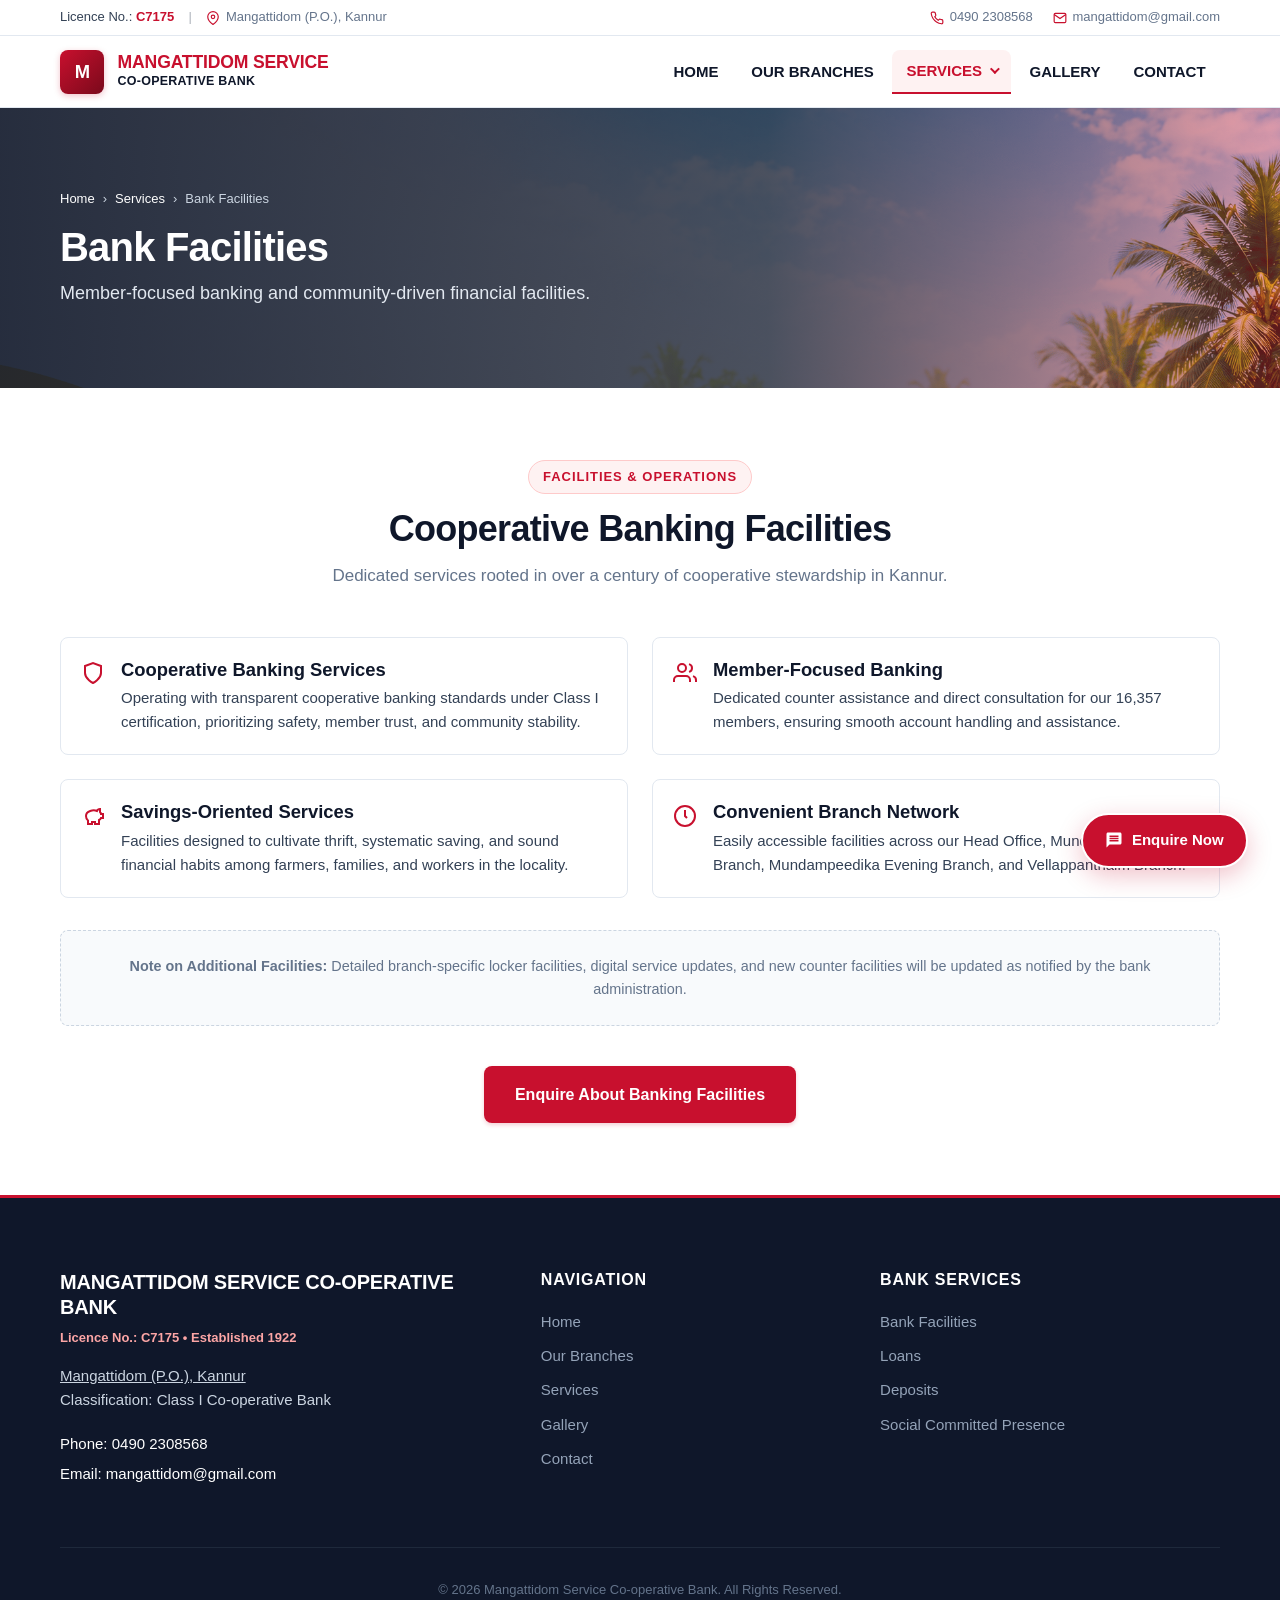
==== bank-facilities.html @ e98a5118 "Update Mangattidom Bank website for Vercel deployment" ====
<!DOCTYPE html>
<html lang="en">
<head>
  <meta charset="UTF-8">
  <meta name="viewport" content="width=device-width, initial-scale=1.0">
  <title>Bank Facilities | Mangattidom Service Co-operative Bank</title>
  <meta name="description" content="Explore general cooperative banking facilities, member-centric services, savings accounts, and community financial assistance at Mangattidom Service Co-operative Bank.">
  <meta name="keywords" content="Mangattidom bank facilities, cooperative banking services Kannur, member-focused banking Kannur, cooperative facilities Kerala">
  <link rel="canonical" href="bank-facilities.html">
  
  <!-- Open Graph -->
  <meta property="og:type" content="website">
  <meta property="og:title" content="Bank Facilities | Mangattidom Service Co-operative Bank">
  <meta property="og:description" content="Member-focused banking facilities and community-driven services at Mangattidom Service Co-operative Bank.">
  <meta property="og:image" content="assets/images/hero-services.png">

  <!-- Favicon -->
  <link rel="icon" type="image/svg+xml" href="assets/icons/favicon.svg">
  <link rel="alternate icon" href="favicon.svg">

  <!-- Stylesheet -->
  <link rel="stylesheet" href="assets/css/style.css">
</head>
<body>

  <!-- TOP BAR -->
  <div class="top-bar">
    <div class="container top-bar-inner">
      <div class="top-bar-item">
        <span>Licence No.: <strong>C7175</strong></span>
        <span style="margin: 0 0.5rem; opacity: 0.4;">|</span>
        <a href="https://maps.app.goo.gl/1b5aCrgdMfnLMhvz5" target="_blank" rel="noopener noreferrer" class="top-bar-link"><svg class="top-bar-icon" viewBox="0 0 24 24" fill="none" stroke="currentColor" stroke-width="2"><path d="M21 10c0 7-9 13-9 13s-9-6-9-13a9 9 0 0 1 18 0z"></path><circle cx="12" cy="10" r="3"></circle></svg>Mangattidom (P.O.), Kannur</a>
      </div>
      <div class="top-bar-links">
        <a href="tel:04902308568" class="top-bar-link">
          <svg class="top-bar-icon" viewBox="0 0 24 24" fill="none" stroke="currentColor" stroke-width="2"><path d="M22 16.92v3a2 2 0 0 1-2.18 2 19.79 19.79 0 0 1-8.63-3.07 19.5 19.5 0 0 1-6-6 19.79 19.79 0 0 1-3.07-8.67A2 2 0 0 1 4.11 2h3a2 2 0 0 1 2 1.72 12.84 12.84 0 0 0 .7 2.81 2 2 0 0 1-.45 2.11L8.09 9.91a16 16 0 0 0 6 6l1.27-1.27a2 2 0 0 1 2.11-.45 12.84 12.84 0 0 0 2.81.7A2 2 0 0 1 22 16.92z"></path></svg>
          0490 2308568
        </a>
        <a href="mailto:mangattidom@gmail.com" class="top-bar-link">
          <svg class="top-bar-icon" viewBox="0 0 24 24" fill="none" stroke="currentColor" stroke-width="2"><path d="M4 4h16c1.1 0 2 .9 2 2v12c0 1.1-.9 2-2 2H4c-1.1 0-2-.9-2-2V6c0-1.1.9-2 2-2z"></path><polyline points="22,6 12,13 2,6"></polyline></svg>
          mangattidom@gmail.com
        </a>
      </div>
    </div>
  </div>

  <!-- SITE HEADER & NAVIGATION -->
  <header class="site-header">
    <div class="container">
      <nav class="navbar" aria-label="Main Navigation">
        <a href="index.html" class="brand" aria-label="Mangattidom Service Co-operative Bank Home">
          <div class="brand-emblem" aria-hidden="true">M</div>
          <div class="brand-text">
            <span class="brand-name">Mangattidom Service</span>
            <span class="brand-sub">Co-operative Bank</span>
          </div>
        </a>

        <button class="nav-toggle" aria-label="Toggle navigation menu" aria-expanded="false">
          <span class="nav-toggle-icon">
            <span></span>
            <span></span>
            <span></span>
          </span>
        </button>

        <div class="nav-menu">
          <a href="index.html" class="nav-link">HOME</a>
          <a href="branches.html" class="nav-link">OUR BRANCHES</a>
          
          <div class="nav-dropdown">
            <button class="nav-link dropdown-toggle active" aria-haspopup="true" aria-expanded="false">
              SERVICES <span class="dropdown-caret" aria-hidden="true"></span>
            </button>
            <div class="dropdown-menu" role="menu">
              <a href="bank-facilities.html" class="dropdown-item active" role="menuitem">Bank Facilities</a>
              <a href="loans.html" class="dropdown-item" role="menuitem">Loans</a>
              <a href="deposits.html" class="dropdown-item" role="menuitem">Deposits</a>
              <a href="social-committed-presence.html" class="dropdown-item" role="menuitem">Social Committed Presence</a>
            </div>
          </div>

          <a href="gallery.html" class="nav-link">GALLERY</a>
          <a href="contact.html" class="nav-link">CONTACT</a>
        </div>
      </nav>
    </div>
  </header>

  <!-- STICKY ENQUIRY BUTTON -->
  <div class="sticky-enquiry">
    <a href="contact.html" class="sticky-enquiry-btn" aria-label="Open bank enquiry page">
      <svg class="sticky-enquiry-icon" viewBox="0 0 24 24"><path d="M20 2H4c-1.1 0-1.99.9-1.99 2L2 22l4-4h14c1.1 0 2-.9 2-2V4c0-1.1-.9-2-2-2zm-2 12H6v-2h12v2zm0-3H6V9h12v2zm0-3H6V6h12v2z"/></svg>
      <span>Enquire Now</span>
    </a>
  </div>

  <main id="main-content">
    <!-- PAGE HERO -->
    <section class="page-hero">
      <img src="assets/images/hero-services.png" alt="Bank facilities hero" class="page-hero-img">
      <div class="page-hero-overlay"></div>
      <div class="container">
        <div class="page-hero-content">
          <div class="breadcrumbs">
            <a href="index.html">Home</a>
            <span>&rsaquo;</span>
            <a href="services.html">Services</a>
            <span>&rsaquo;</span>
            <span>Bank Facilities</span>
          </div>
          <h1 class="page-hero-title">Bank Facilities</h1>
          <p class="page-hero-sub">Member-focused banking and community-driven financial facilities.</p>
        </div>
      </div>
    </section>

    <!-- CONTENT SECTION -->
    <section class="section section-white">
      <div class="container">
        <div class="section-header">
          <span class="section-tag">Facilities & Operations</span>
          <h2 class="section-title">Cooperative Banking Facilities</h2>
          <p class="section-subtitle">Dedicated services rooted in over a century of cooperative stewardship in Kannur.</p>
        </div>

        <div class="feature-list">
          <div class="feature-item">
            <svg class="feature-item-icon" viewBox="0 0 24 24" fill="none" stroke="currentColor" stroke-width="2"><path d="M12 22s8-4 8-10V5l-8-3-8 3v7c0 6 8 10 8 10z"/></svg>
            <div>
              <h3 style="font-size: 1.15rem; margin-bottom: 0.35rem;">Cooperative Banking Services</h3>
              <p style="font-size: 0.9375rem; color: var(--text-body);">
                Operating with transparent cooperative banking standards under Class I certification, prioritizing safety, member trust, and community stability.
              </p>
            </div>
          </div>

          <div class="feature-item">
            <svg class="feature-item-icon" viewBox="0 0 24 24" fill="none" stroke="currentColor" stroke-width="2"><path d="M17 21v-2a4 4 0 0 0-4-4H5a4 4 0 0 0-4 4v2"></path><circle cx="9" cy="7" r="4"></circle><path d="M23 21v-2a4 4 0 0 0-3-3.87"></path><path d="M16 3.13a4 4 0 0 1 0 7.75"></path></svg>
            <div>
              <h3 style="font-size: 1.15rem; margin-bottom: 0.35rem;">Member-Focused Banking</h3>
              <p style="font-size: 0.9375rem; color: var(--text-body);">
                Dedicated counter assistance and direct consultation for our 16,357 members, ensuring smooth account handling and assistance.
              </p>
            </div>
          </div>

          <div class="feature-item">
            <svg class="feature-item-icon" viewBox="0 0 24 24" fill="none" stroke="currentColor" stroke-width="2"><path d="M19 5c-1.5 0-2.8 1.4-3 2-3.5-1.5-11-.3-11 5 0 1.8 0 3 2 4.5V20h4v-2h3v2h4v-4c1-.5 1.7-1 2-2h2v-4h-2c0-1-.5-1.5-1-2V5z"/></svg>
            <div>
              <h3 style="font-size: 1.15rem; margin-bottom: 0.35rem;">Savings-Oriented Services</h3>
              <p style="font-size: 0.9375rem; color: var(--text-body);">
                Facilities designed to cultivate thrift, systematic saving, and sound financial habits among farmers, families, and workers in the locality.
              </p>
            </div>
          </div>

          <div class="feature-item">
            <svg class="feature-item-icon" viewBox="0 0 24 24" fill="none" stroke="currentColor" stroke-width="2"><circle cx="12" cy="12" r="10"/><polyline points="12 6 12 12 14 14"/></svg>
            <div>
              <h3 style="font-size: 1.15rem; margin-bottom: 0.35rem;">Convenient Branch Network</h3>
              <p style="font-size: 0.9375rem; color: var(--text-body);">
                Easily accessible facilities across our Head Office, Mundampeedika Branch, Mundampeedika Evening Branch, and Vellappanthalm Branch.
              </p>
            </div>
          </div>
        </div>

        <!-- Future Official Information Placeholder -->
        <div class="placeholder-card">
          <p>
            <strong>Note on Additional Facilities:</strong> Detailed branch-specific locker facilities, digital service updates, and new counter facilities will be updated as notified by the bank administration.
          </p>
        </div>

        <div style="text-align: center; margin-top: 2.5rem;">
          <a href="contact.html" class="btn btn-primary btn-lg">Enquire About Banking Facilities</a>
        </div>
      </div>
    </section>
  </main>

  <!-- FOOTER -->
  <footer class="site-footer">
    <div class="container">
      <div class="footer-grid">
        <div class="footer-brand">
          <h3>Mangattidom Service Co-operative Bank</h3>
          <div class="footer-licence">Licence No.: C7175 &bull; Established 1922</div>
          <p class="footer-address">
            <a href="https://maps.app.goo.gl/1b5aCrgdMfnLMhvz5" target="_blank" rel="noopener noreferrer" style="color: #cbd5e1; text-decoration: underline;">Mangattidom (P.O.), Kannur</a><br>
            Classification: Class I Co-operative Bank
          </p>
          <a href="tel:04902308568" class="footer-contact-link">Phone: 0490 2308568</a>
          <a href="mailto:mangattidom@gmail.com" class="footer-contact-link">Email: mangattidom@gmail.com</a>
        </div>

        <div>
          <h4 class="footer-heading">Navigation</h4>
          <ul class="footer-nav">
            <li><a href="index.html">Home</a></li>
            <li><a href="branches.html">Our Branches</a></li>
            <li><a href="services.html">Services</a></li>
            <li><a href="gallery.html">Gallery</a></li>
            <li><a href="contact.html">Contact</a></li>
          </ul>
        </div>

        <div>
          <h4 class="footer-heading">Bank Services</h4>
          <ul class="footer-nav">
            <li><a href="bank-facilities.html">Bank Facilities</a></li>
            <li><a href="loans.html">Loans</a></li>
            <li><a href="deposits.html">Deposits</a></li>
            <li><a href="social-committed-presence.html">Social Committed Presence</a></li>
          </ul>
        </div>
      </div>

      <div class="footer-bottom">
        <p>&copy; 2026 Mangattidom Service Co-operative Bank. All Rights Reserved.</p>
      </div>
    </div>
  </footer>

  <script src="assets/js/script.js"></script>
</body>
</html>
---- assets/css/style.css ----
/* ==========================================================================
   MANGATTIDOM SERVICE CO-OPERATIVE BANK - MAIN STYLESHEET
   Brand Palette: Institutional Red (#c8102e), Pure White, Slate Charcoal
   ========================================================================== */

:root {
  --primary-red: #c8102e;
  --primary-red-hover: #a50d24;
  --primary-red-dark: #7a091b;
  --primary-red-light: #fef2f2;
  --primary-red-subtle: #fde8e8;
  --accent-gold: #b45309;
  
  --bg-white: #ffffff;
  --bg-light: #f8fafc;
  --bg-alt: #f1f5f9;
  
  --text-dark: #0f172a;
  --text-body: #334155;
  --text-muted: #64748b;
  --text-light: #94a3b8;
  
  --border-light: #e2e8f0;
  --border-subtle: #cbd5e1;
  --border-red: #fecaca;
  
  --font-main: 'Inter', -apple-system, BlinkMacSystemFont, 'Segoe UI', Roboto, Helvetica, Arial, sans-serif;
  
  --shadow-sm: 0 1px 2px 0 rgba(0, 0, 0, 0.05);
  --shadow-md: 0 4px 6px -1px rgba(0, 0, 0, 0.07), 0 2px 4px -2px rgba(0, 0, 0, 0.05);
  --shadow-lg: 0 10px 15px -3px rgba(0, 0, 0, 0.08), 0 4px 6px -4px rgba(0, 0, 0, 0.04);
  --shadow-sticky: 0 8px 25px rgba(200, 16, 46, 0.25);
  
  --radius-sm: 4px;
  --radius-md: 8px;
  --radius-lg: 12px;
  --radius-full: 9999px;
  
  --container-max: 1200px;
  --transition: all 0.25s ease-in-out;
}

/* --------------------------------------------------------------------------
   RESET & BASE STYLES
   -------------------------------------------------------------------------- */
*, *::before, *::after {
  box-sizing: border-box;
  margin: 0;
  padding: 0;
}

html {
  font-family: var(--font-main);
  font-size: 16px;
  line-height: 1.6;
  color: var(--text-body);
  background-color: var(--bg-white);
  scroll-behavior: smooth;
  -webkit-text-size-adjust: 100%;
}

body {
  min-height: 100vh;
  display: flex;
  flex-direction: column;
  overflow-x: hidden;
}

img {
  max-width: 100%;
  height: auto;
  display: block;
}

a {
  color: var(--primary-red);
  text-decoration: none;
  transition: var(--transition);
}

a:hover, a:focus-visible {
  color: var(--primary-red-hover);
}

h1, h2, h3, h4, h5, h6 {
  color: var(--text-dark);
  font-weight: 700;
  line-height: 1.25;
}

p {
  margin-bottom: 1rem;
}

p:last-child {
  margin-bottom: 0;
}

ul, ol {
  list-style: none;
}

button, input, select, textarea {
  font: inherit;
}

:focus-visible {
  outline: 2px solid var(--primary-red);
  outline-offset: 2px;
}

/* --------------------------------------------------------------------------
   LAYOUT UTILITIES
   -------------------------------------------------------------------------- */
.container {
  width: 100%;
  max-width: var(--container-max);
  margin-left: auto;
  margin-right: auto;
  padding-left: 1.25rem;
  padding-right: 1.25rem;
}

.section {
  padding: 4.5rem 0;
}

.section-alt {
  background-color: var(--bg-light);
}

.section-white {
  background-color: var(--bg-white);
}

.section-header {
  text-align: center;
  max-width: 720px;
  margin: 0 auto 3rem auto;
}

.section-tag {
  display: inline-block;
  font-size: 0.8125rem;
  font-weight: 700;
  text-transform: uppercase;
  letter-spacing: 0.075em;
  color: var(--primary-red);
  background-color: var(--primary-red-light);
  padding: 0.35rem 0.85rem;
  border-radius: var(--radius-full);
  margin-bottom: 0.75rem;
  border: 1px solid var(--border-red);
}

.section-title {
  font-size: 2.25rem;
  letter-spacing: -0.02em;
  margin-bottom: 0.75rem;
}

.section-subtitle {
  font-size: 1.0625rem;
  color: var(--text-muted);
  line-height: 1.5;
}

/* --------------------------------------------------------------------------
   BUTTONS
   -------------------------------------------------------------------------- */
.btn {
  display: inline-flex;
  align-items: center;
  justify-content: center;
  gap: 0.5rem;
  font-weight: 600;
  font-size: 0.9375rem;
  padding: 0.75rem 1.5rem;
  border-radius: var(--radius-md);
  border: 1px solid transparent;
  cursor: pointer;
  transition: var(--transition);
  text-align: center;
  white-space: nowrap;
}

.btn-primary {
  background-color: var(--primary-red);
  color: #ffffff !important;
  box-shadow: 0 2px 4px rgba(200, 16, 46, 0.2);
}

.btn-primary:hover, .btn-primary:focus-visible {
  background-color: var(--primary-red-hover);
  box-shadow: 0 4px 10px rgba(200, 16, 46, 0.35);
  transform: translateY(-1px);
}

.btn-secondary {
  background-color: #ffffff;
  color: var(--primary-red) !important;
  border-color: var(--primary-red);
}

.btn-secondary:hover, .btn-secondary:focus-visible {
  background-color: var(--primary-red-light);
  border-color: var(--primary-red-hover);
  transform: translateY(-1px);
}

.btn-light {
  background-color: #ffffff;
  color: var(--text-dark) !important;
  border-color: var(--border-light);
}

.btn-light:hover {
  background-color: var(--bg-light);
  border-color: var(--border-subtle);
}

.btn-sm {
  font-size: 0.8125rem;
  padding: 0.45rem 0.9rem;
}

.btn-lg {
  font-size: 1rem;
  padding: 0.9rem 1.85rem;
}

/* --------------------------------------------------------------------------
   TOP BAR
   -------------------------------------------------------------------------- */
.top-bar {
  background-color: #ffffff;
  border-bottom: 1px solid var(--border-light);
  font-size: 0.8125rem;
  color: var(--text-muted);
  padding: 0.45rem 0;
}

.top-bar-inner {
  display: flex;
  justify-content: space-between;
  align-items: center;
  flex-wrap: wrap;
  gap: 0.75rem;
}

.top-bar-item {
  display: inline-flex;
  align-items: center;
  gap: 0.4rem;
  color: var(--text-body);
}

.top-bar-item strong {
  color: var(--primary-red);
  font-weight: 600;
}

.top-bar-links {
  display: flex;
  align-items: center;
  gap: 1.25rem;
  flex-wrap: wrap;
}

.top-bar-link {
  color: var(--text-muted);
  display: inline-flex;
  align-items: center;
  gap: 0.35rem;
}

.top-bar-link:hover {
  color: var(--primary-red);
}

.top-bar-icon {
  width: 14px;
  height: 14px;
  color: var(--primary-red);
  display: inline-block;
  vertical-align: middle;
}

/* --------------------------------------------------------------------------
   MAIN NAVIGATION
   -------------------------------------------------------------------------- */
.site-header {
  background-color: #ffffff;
  box-shadow: var(--shadow-sm);
  position: sticky;
  top: 0;
  z-index: 1000;
  border-bottom: 1px solid var(--border-light);
}

.navbar {
  display: flex;
  align-items: center;
  justify-content: space-between;
  padding: 0.85rem 0;
  position: relative;
}

.brand {
  display: flex;
  align-items: center;
  gap: 0.85rem;
  text-decoration: none;
}

.brand-emblem {
  width: 44px;
  height: 44px;
  background: linear-gradient(135deg, var(--primary-red), var(--primary-red-dark));
  border-radius: var(--radius-md);
  display: flex;
  align-items: center;
  justify-content: center;
  color: #ffffff;
  font-weight: 800;
  font-size: 1.15rem;
  letter-spacing: -0.05em;
  box-shadow: 0 2px 6px rgba(200, 16, 46, 0.25);
  flex-shrink: 0;
}

.brand-text {
  display: flex;
  flex-direction: column;
}

.brand-name {
  font-size: 1.1rem;
  font-weight: 800;
  color: var(--primary-red);
  line-height: 1.15;
  letter-spacing: -0.01em;
  text-transform: uppercase;
}

.brand-sub {
  font-size: 0.78rem;
  font-weight: 600;
  color: var(--text-dark);
  letter-spacing: 0.02em;
  text-transform: uppercase;
}

.nav-menu {
  display: flex;
  align-items: center;
  gap: 0.25rem;
}

.nav-link {
  font-size: 0.9375rem;
  font-weight: 600;
  color: var(--text-dark);
  padding: 0.55rem 0.9rem;
  border-radius: var(--radius-md);
  transition: var(--transition);
  display: inline-flex;
  align-items: center;
  gap: 0.35rem;
}

.nav-link:hover, .nav-link:focus-visible {
  color: var(--primary-red);
  background-color: var(--primary-red-light);
}

.nav-link.active {
  color: var(--primary-red);
  background-color: var(--primary-red-light);
  border-bottom: 2px solid var(--primary-red);
  border-radius: var(--radius-md) var(--radius-md) 0 0;
}

/* Services Dropdown */
.nav-dropdown {
  position: relative;
}

.dropdown-toggle {
  cursor: pointer;
  background: transparent;
  border: none;
}

.dropdown-caret {
  display: inline-block;
  width: 7px;
  height: 7px;
  border-right: 2px solid currentColor;
  border-bottom: 2px solid currentColor;
  transform: rotate(45deg) translateY(-2px);
  transition: transform 0.2s ease;
  margin-left: 2px;
}

.dropdown-menu {
  position: absolute;
  top: 100%;
  left: 0;
  min-width: 260px;
  background-color: #ffffff;
  border: 1px solid var(--border-light);
  border-radius: var(--radius-md);
  box-shadow: var(--shadow-lg);
  padding: 0.5rem 0;
  opacity: 0;
  visibility: hidden;
  transform: translateY(10px);
  transition: all 0.2s ease-in-out;
  z-index: 1050;
}

.nav-dropdown:hover .dropdown-menu,
.nav-dropdown:focus-within .dropdown-menu,
.nav-dropdown.is-open .dropdown-menu {
  opacity: 1;
  visibility: visible;
  transform: translateY(0);
}

.dropdown-item {
  display: block;
  padding: 0.65rem 1.25rem;
  font-size: 0.9rem;
  font-weight: 500;
  color: var(--text-dark);
  transition: var(--transition);
}

.dropdown-item:hover, .dropdown-item:focus-visible {
  background-color: var(--primary-red-light);
  color: var(--primary-red);
  padding-left: 1.45rem;
}

.dropdown-item.active {
  color: var(--primary-red);
  font-weight: 700;
  background-color: var(--primary-red-light);
}

/* Mobile Toggle */
.nav-toggle {
  display: none;
  background: transparent;
  border: 1px solid var(--border-light);
  border-radius: var(--radius-md);
  padding: 0.5rem 0.65rem;
  cursor: pointer;
  color: var(--text-dark);
}

.nav-toggle-icon {
  width: 22px;
  height: 16px;
  display: flex;
  flex-direction: column;
  justify-content: space-between;
}

.nav-toggle-icon span {
  display: block;
  height: 2px;
  width: 100%;
  background-color: var(--text-dark);
  border-radius: 2px;
  transition: var(--transition);
}

/* --------------------------------------------------------------------------
   STICKY ENQUIRY BUTTON
   -------------------------------------------------------------------------- */
.sticky-enquiry {
  position: fixed;
  bottom: 2rem;
  right: 2rem;
  z-index: 990;
  display: flex;
  flex-direction: column;
  align-items: flex-end;
  gap: 0.5rem;
}

.sticky-enquiry-btn {
  display: inline-flex;
  align-items: center;
  gap: 0.55rem;
  background-color: var(--primary-red);
  color: #ffffff !important;
  font-weight: 700;
  font-size: 0.9375rem;
  padding: 0.85rem 1.4rem;
  border-radius: var(--radius-full);
  box-shadow: var(--shadow-sticky);
  border: 2px solid #ffffff;
  transition: var(--transition);
}

.sticky-enquiry-btn:hover, .sticky-enquiry-btn:focus-visible {
  background-color: var(--primary-red-hover);
  transform: translateY(-2px);
  box-shadow: 0 12px 30px rgba(200, 16, 46, 0.4);
}

.sticky-enquiry-icon {
  width: 18px;
  height: 18px;
  fill: currentColor;
}

/* --------------------------------------------------------------------------
   HOMEPAGE HERO SECTION (LEFT-TO-RIGHT FADING GRADIENT OVERLAY)
   -------------------------------------------------------------------------- */
.hero {
  position: relative;
  min-height: 560px;
  display: flex;
  align-items: center;
  overflow: hidden;
  background-color: #0f172a;
}

.hero-media {
  position: absolute;
  inset: 0;
  width: 100%;
  height: 100%;
}

.hero-img {
  width: 100%;
  height: 100%;
  object-fit: cover;
  object-position: center center;
}

/* Linear-gradient overlay: Slightly increased opacity on left, gradually dissolves before center, right side clear */
.hero-media::after {
  content: "";
  position: absolute;
  inset: 0;
  width: 100%;
  height: 100%;
  background: linear-gradient(
    to right,
    rgba(0, 0, 0, 0.62) 0%,
    rgba(0, 0, 0, 0.48) 18%,
    rgba(0, 0, 0, 0.25) 35%,
    rgba(0, 0, 0, 0.06) 48%,
    rgba(0, 0, 0, 0.00) 58%,
    rgba(0, 0, 0, 0) 100%
  );
  pointer-events: none;
}

/* Hero text content sits naturally on the left over the subtle shade (no card/box/panel) */
.hero-content {
  position: relative;
  z-index: 2;
  padding: 3.5rem 0;
  max-width: 660px;
  background: none;
}

.hero-bank-badge {
  display: inline-block;
  font-size: 0.8125rem;
  font-weight: 700;
  letter-spacing: 0.08em;
  text-transform: uppercase;
  color: #ffffff;
  background-color: var(--primary-red);
  padding: 0.4rem 0.9rem;
  border-radius: var(--radius-sm);
  margin-bottom: 1.25rem;
  box-shadow: 0 2px 8px rgba(0, 0, 0, 0.3);
}

.hero-title {
  font-size: 3rem;
  font-weight: 800;
  color: #ffffff;
  line-height: 1.15;
  letter-spacing: -0.025em;
  margin-bottom: 1.25rem;
  text-transform: uppercase;
  text-shadow: 0 2px 10px rgba(0, 0, 0, 0.8), 0 1px 3px rgba(0, 0, 0, 0.9);
}

.hero-title span {
  color: #ffffff;
  display: block;
}

.hero-sub {
  font-size: 1.25rem;
  color: #ffffff;
  font-style: italic;
  font-weight: 500;
  line-height: 1.5;
  margin-bottom: 2rem;
  border-left: 4px solid var(--primary-red);
  padding-left: 1.1rem;
  text-shadow: 0 2px 8px rgba(0, 0, 0, 0.85);
}

.hero-actions {
  display: flex;
  gap: 1rem;
  flex-wrap: wrap;
}

/* Inner Page Hero */
.page-hero {
  position: relative;
  background-color: #0f172a;
  min-height: 280px;
  display: flex;
  align-items: center;
  overflow: hidden;
}

.page-hero-img {
  position: absolute;
  inset: 0;
  width: 100%;
  height: 100%;
  object-fit: cover;
  object-position: center 30%;
}

.page-hero-overlay {
  position: absolute;
  inset: 0;
  background: linear-gradient(
    90deg,
    rgba(15, 23, 42, 0.9) 0%,
    rgba(15, 23, 42, 0.75) 60%,
    rgba(200, 16, 46, 0.4) 100%
  );
}

.page-hero-content {
  position: relative;
  z-index: 2;
  padding: 3.5rem 0;
  color: #ffffff;
  max-width: 800px;
}

.breadcrumbs {
  display: flex;
  align-items: center;
  gap: 0.5rem;
  font-size: 0.8125rem;
  margin-bottom: 0.75rem;
  color: #cbd5e1;
}

.breadcrumbs a {
  color: #ffffff;
}

.breadcrumbs a:hover {
  color: #fca5a5;
}

.page-hero-title {
  font-size: 2.5rem;
  font-weight: 800;
  color: #ffffff;
  margin-bottom: 0.5rem;
  letter-spacing: -0.02em;
}

.page-hero-sub {
  font-size: 1.125rem;
  color: #e2e8f0;
  line-height: 1.5;
}

/* --------------------------------------------------------------------------
   HOMEPAGE INTRO (LEGACY)
   -------------------------------------------------------------------------- */
.legacy-grid {
  display: grid;
  grid-template-columns: 1.1fr 0.9fr;
  gap: 3.5rem;
  align-items: center;
}

.legacy-content h2 {
  font-size: 2.25rem;
  margin-bottom: 1.25rem;
  letter-spacing: -0.02em;
}

.legacy-text {
  font-size: 1.0625rem;
  color: var(--text-body);
  line-height: 1.7;
  margin-bottom: 1.25rem;
}

.legacy-feature-card {
  background-color: #ffffff;
  border: 1px solid var(--border-light);
  border-radius: var(--radius-lg);
  padding: 2rem;
  box-shadow: var(--shadow-md);
  border-left: 4px solid var(--primary-red);
}

.timeline-badge-group {
  display: flex;
  gap: 1.25rem;
  margin-bottom: 1.75rem;
}

.timeline-badge {
  flex: 1;
  background: var(--bg-light);
  border: 1px solid var(--border-light);
  padding: 1.25rem 1rem;
  border-radius: var(--radius-md);
  text-align: center;
}

.timeline-year {
  font-size: 1.75rem;
  font-weight: 800;
  color: var(--primary-red);
  display: block;
}

.timeline-label {
  font-size: 0.8125rem;
  font-weight: 600;
  color: var(--text-dark);
  text-transform: uppercase;
}

.legacy-summary-list {
  display: flex;
  flex-direction: column;
  gap: 0.75rem;
}

.legacy-summary-item {
  display: flex;
  align-items: center;
  gap: 0.65rem;
  font-size: 0.9375rem;
  color: var(--text-body);
}

.legacy-summary-bullet {
  width: 8px;
  height: 8px;
  border-radius: var(--radius-full);
  background-color: var(--primary-red);
  flex-shrink: 0;
}

/* --------------------------------------------------------------------------
   KEY STATISTICS SECTION
   -------------------------------------------------------------------------- */
.stats-section {
  background-color: #ffffff;
  border-top: 1px solid var(--border-light);
  border-bottom: 1px solid var(--border-light);
  padding: 3rem 0;
}

.stats-grid {
  display: grid;
  grid-template-columns: repeat(5, 1fr);
  gap: 1.5rem;
}

.stat-item {
  text-align: center;
  position: relative;
  padding: 0.5rem;
}

.stat-item:not(:last-child)::after {
  content: '';
  position: absolute;
  right: -0.75rem;
  top: 15%;
  height: 70%;
  width: 1px;
  background-color: var(--border-light);
}

.stat-number {
  font-size: 2.5rem;
  font-weight: 800;
  color: var(--primary-red);
  line-height: 1.1;
  letter-spacing: -0.03em;
  margin-bottom: 0.35rem;
}

.stat-label {
  font-size: 0.9rem;
  font-weight: 600;
  color: var(--text-dark);
  text-transform: uppercase;
  letter-spacing: 0.04em;
}

/* --------------------------------------------------------------------------
   OUR PURPOSE
   -------------------------------------------------------------------------- */
.purpose-grid {
  display: grid;
  grid-template-columns: repeat(3, 1fr);
  gap: 2rem;
}

.purpose-card {
  background-color: #ffffff;
  border: 1px solid var(--border-light);
  border-radius: var(--radius-lg);
  padding: 2.25rem 2rem;
  box-shadow: var(--shadow-sm);
  transition: var(--transition);
  position: relative;
  border-top: 4px solid var(--primary-red);
}

.purpose-card:hover {
  transform: translateY(-4px);
  box-shadow: var(--shadow-lg);
}

.purpose-icon-wrap {
  width: 52px;
  height: 52px;
  background-color: var(--primary-red-light);
  color: var(--primary-red);
  border-radius: var(--radius-md);
  display: flex;
  align-items: center;
  justify-content: center;
  margin-bottom: 1.25rem;
}

.purpose-icon {
  width: 28px;
  height: 28px;
}

.purpose-card h3 {
  font-size: 1.35rem;
  margin-bottom: 0.75rem;
}

.purpose-card p {
  color: var(--text-body);
  font-size: 0.95rem;
  line-height: 1.6;
}

/* --------------------------------------------------------------------------
   LEADERSHIP & DIRECTORS SECTION
   -------------------------------------------------------------------------- */
.leadership-section {
  background-color: var(--bg-light);
}

.exec-grid {
  display: grid;
  grid-template-columns: repeat(3, 1fr);
  gap: 2rem;
  margin-bottom: 3.5rem;
}

.directors-grid {
  display: grid;
  grid-template-columns: repeat(4, 1fr);
  gap: 1.5rem;
}

/* EXECUTIVE LEADERSHIP CARDS (LARGE SQUARE PHOTO FORMAT) */
.member-card.exec-card {
  background-color: #ffffff;
  border: 1px solid var(--border-light);
  border-top: 4px solid var(--primary-red);
  border-radius: var(--radius-md);
  padding: 1.5rem 1.35rem 1.5rem 1.35rem;
  box-shadow: var(--shadow-sm);
  transition: var(--transition);
  display: flex;
  flex-direction: column;
  align-items: center;
  text-align: center;
}

.member-card.exec-card:hover {
  box-shadow: var(--shadow-md);
  transform: translateY(-4px);
  border-color: var(--border-red);
  border-top-color: var(--primary-red);
}

.exec-card .member-photo-frame {
  width: 100%;
  max-width: 270px;
  aspect-ratio: 1 / 1;
  border-radius: 8px;
  overflow: hidden;
  background-color: var(--bg-alt);
  border: 2px solid var(--border-light);
  box-shadow: 0 4px 14px rgba(0, 0, 0, 0.06);
  margin: 0 auto 1.25rem auto;
  flex-shrink: 0;
  transition: border-color 0.25s ease;
}

.exec-card:hover .member-photo-frame {
  border-color: var(--primary-red);
}

.exec-card .member-photo {
  width: 100%;
  height: 100%;
  object-fit: cover;
  object-position: center 10%;
  transition: transform 0.3s ease;
}

.exec-card:hover .member-photo {
  transform: scale(1.04);
}

.exec-card .member-info {
  padding: 0;
  text-align: center;
  display: flex;
  flex-direction: column;
  align-items: center;
}

.exec-card .member-position {
  display: inline-block;
  font-size: 0.8125rem;
  font-weight: 700;
  text-transform: uppercase;
  letter-spacing: 0.08em;
  color: var(--primary-red);
  margin-bottom: 0.35rem;
}

.exec-card .member-name {
  font-size: 1.3rem;
  font-weight: 700;
  color: var(--text-dark);
  line-height: 1.3;
}

/* DIRECTOR CARDS (LARGE SQUARE PHOTO FORMAT) */
.director-card {
  background-color: #ffffff;
  border: 1px solid var(--border-light);
  border-radius: var(--radius-md);
  padding: 1.2rem 1rem 1.15rem 1rem;
  box-shadow: var(--shadow-sm);
  transition: var(--transition);
  display: flex;
  flex-direction: column;
  align-items: center;
  text-align: center;
}

.director-card:hover {
  box-shadow: var(--shadow-md);
  transform: translateY(-3px);
  border-color: var(--border-red);
}

.director-photo-frame {
  width: 100%;
  aspect-ratio: 1 / 1;
  border-radius: 6px;
  overflow: hidden;
  background-color: var(--bg-alt);
  border: 2px solid var(--border-light);
  box-shadow: 0 4px 10px rgba(0, 0, 0, 0.05);
  margin-bottom: 1rem;
  flex-shrink: 0;
  transition: border-color 0.25s ease;
}

.director-card:hover .director-photo-frame {
  border-color: var(--primary-red);
}

.director-photo {
  width: 100%;
  height: 100%;
  object-fit: cover;
  object-position: center 10%;
  transition: transform 0.3s ease;
}

.director-card:hover .director-photo {
  transform: scale(1.05);
}

.director-info {
  display: flex;
  flex-direction: column;
  align-items: center;
}

.director-position {
  display: inline-block;
  font-size: 0.72rem;
  font-weight: 700;
  text-transform: uppercase;
  letter-spacing: 0.08em;
  color: var(--primary-red);
  margin-bottom: 0.35rem;
}

.director-name {
  font-size: 1.02rem;
  font-weight: 700;
  color: var(--text-dark);
  line-height: 1.3;
}

/* --------------------------------------------------------------------------
   COMMUNITY INITIATIVES & ONAM MARKET
   -------------------------------------------------------------------------- */
.community-themes-grid {
  display: grid;
  grid-template-columns: repeat(3, 1fr);
  gap: 2rem;
  margin-bottom: 3.5rem;
}

.theme-card {
  background-color: #ffffff;
  border: 1px solid var(--border-light);
  border-radius: var(--radius-lg);
  overflow: hidden;
  box-shadow: var(--shadow-sm);
  transition: var(--transition);
  display: flex;
  flex-direction: column;
}

.theme-card:hover {
  transform: translateY(-4px);
  box-shadow: var(--shadow-lg);
}

.theme-img-wrap {
  aspect-ratio: 16 / 10;
  overflow: hidden;
  background-color: var(--bg-alt);
}

.theme-img {
  width: 100%;
  height: 100%;
  object-fit: cover;
  transition: transform 0.4s ease;
}

.theme-card:hover .theme-img {
  transform: scale(1.04);
}

.theme-body {
  padding: 1.75rem;
  flex-grow: 1;
  display: flex;
  flex-direction: column;
}

.theme-body h3 {
  font-size: 1.25rem;
  margin-bottom: 0.65rem;
  text-transform: uppercase;
  letter-spacing: 0.02em;
}

.theme-body p {
  color: var(--text-body);
  font-size: 0.95rem;
  line-height: 1.6;
}

/* Onam Banner */
.onam-banner {
  background-color: var(--primary-red-light);
  border: 1px solid var(--border-red);
  border-radius: var(--radius-lg);
  padding: 3rem 2.5rem;
  display: grid;
  grid-template-columns: 1.2fr 1fr;
  gap: 2.5rem;
  align-items: center;
}

.onam-content h2 {
  font-size: 2rem;
  margin-bottom: 1rem;
}

.onam-content p {
  font-size: 1.05rem;
  color: var(--text-body);
  line-height: 1.7;
}

.onam-img-wrap {
  border-radius: var(--radius-md);
  overflow: hidden;
  box-shadow: var(--shadow-md);
  aspect-ratio: 16 / 11;
  background-color: var(--bg-alt);
}

.onam-img {
  width: 100%;
  height: 100%;
  object-fit: cover;
}

/* --------------------------------------------------------------------------
   BRANCHES PAGE
   -------------------------------------------------------------------------- */
.branch-grid {
  display: grid;
  grid-template-columns: repeat(3, 1fr);
  gap: 2rem;
  margin-top: 2rem;
}

.branch-card {
  background-color: #ffffff;
  border: 1px solid var(--border-light);
  border-radius: var(--radius-lg);
  padding: 2rem;
  box-shadow: var(--shadow-sm);
  transition: var(--transition);
  position: relative;
  display: flex;
  flex-direction: column;
}

.branch-card:hover {
  transform: translateY(-4px);
  box-shadow: var(--shadow-md);
  border-color: var(--primary-red);
}

.branch-badge {
  display: inline-block;
  font-size: 0.75rem;
  font-weight: 700;
  text-transform: uppercase;
  color: var(--primary-red);
  background-color: var(--primary-red-light);
  padding: 0.25rem 0.65rem;
  border-radius: var(--radius-sm);
  margin-bottom: 1rem;
  width: fit-content;
}

.branch-card h3 {
  font-size: 1.35rem;
  margin-bottom: 0.75rem;
}

.head-office-card {
  background-color: #ffffff;
  border: 2px solid var(--primary-red);
  border-radius: var(--radius-lg);
  padding: 2.5rem;
  margin-bottom: 2.5rem;
  box-shadow: var(--shadow-md);
}

/* --------------------------------------------------------------------------
   SERVICES & CARDS
   -------------------------------------------------------------------------- */
.services-nav-grid {
  display: grid;
  grid-template-columns: repeat(4, 1fr);
  gap: 1.75rem;
}

.service-card {
  background-color: #ffffff;
  border: 1px solid var(--border-light);
  border-radius: var(--radius-lg);
  padding: 2.25rem 1.75rem;
  box-shadow: var(--shadow-sm);
  transition: var(--transition);
  display: flex;
  flex-direction: column;
  position: relative;
  border-top: 4px solid var(--primary-red);
}

.service-card:hover {
  transform: translateY(-4px);
  box-shadow: var(--shadow-lg);
  border-top-color: var(--primary-red-hover);
}

.service-card h3 {
  font-size: 1.25rem;
  margin-bottom: 0.75rem;
}

.service-card p {
  font-size: 0.9375rem;
  color: var(--text-body);
  flex-grow: 1;
  margin-bottom: 1.25rem;
}

.service-link {
  font-size: 0.9rem;
  font-weight: 700;
  display: inline-flex;
  align-items: center;
  gap: 0.35rem;
  color: var(--primary-red);
}

/* --------------------------------------------------------------------------
   CONTENT SECTIONS & PLACEHOLDERS (LOANS / DEPOSITS / FACILITIES)
   -------------------------------------------------------------------------- */
.info-box {
  background-color: var(--bg-light);
  border-left: 4px solid var(--primary-red);
  padding: 1.5rem;
  border-radius: 0 var(--radius-md) var(--radius-md) 0;
  margin-bottom: 2rem;
}

.info-box p {
  font-size: 1rem;
  color: var(--text-dark);
  font-weight: 500;
}

.placeholder-card {
  background-color: var(--bg-light);
  border: 1px dashed var(--border-subtle);
  border-radius: var(--radius-md);
  padding: 1.5rem;
  text-align: center;
  color: var(--text-muted);
  font-size: 0.9rem;
  margin-top: 1.5rem;
}

.feature-list {
  display: grid;
  grid-template-columns: repeat(2, 1fr);
  gap: 1.5rem;
  margin: 2rem 0;
}

.feature-item {
  display: flex;
  gap: 1rem;
  align-items: flex-start;
  padding: 1.25rem;
  background-color: #ffffff;
  border: 1px solid var(--border-light);
  border-radius: var(--radius-md);
}

.feature-item-icon {
  width: 24px;
  height: 24px;
  color: var(--primary-red);
  flex-shrink: 0;
  margin-top: 0.2rem;
}

/* --------------------------------------------------------------------------
   GALLERY & LIGHTBOX
   -------------------------------------------------------------------------- */
.gallery-grid {
  display: grid;
  grid-template-columns: repeat(auto-fill, minmax(280px, 1fr));
  gap: 1.5rem;
}

.gallery-item {
  position: relative;
  border-radius: var(--radius-md);
  overflow: hidden;
  background-color: var(--bg-alt);
  aspect-ratio: 4 / 3;
  box-shadow: var(--shadow-sm);
  cursor: pointer;
}

.gallery-thumb {
  width: 100%;
  height: 100%;
  object-fit: cover;
  transition: transform 0.35s ease;
}

.gallery-item:hover .gallery-thumb {
  transform: scale(1.05);
}

.gallery-overlay {
  position: absolute;
  inset: 0;
  background: rgba(15, 23, 42, 0.4);
  opacity: 0;
  display: flex;
  align-items: center;
  justify-content: center;
  transition: opacity 0.25s ease;
  color: #ffffff;
}

.gallery-item:hover .gallery-overlay {
  opacity: 1;
}

.gallery-zoom-icon {
  width: 40px;
  height: 40px;
  background: var(--primary-red);
  border-radius: var(--radius-full);
  display: flex;
  align-items: center;
  justify-content: center;
  box-shadow: var(--shadow-md);
}

.gallery-zoom-icon svg {
  width: 20px;
  height: 20px;
  stroke: #ffffff;
}

/* Lightbox Modal */
.lightbox-modal {
  position: fixed;
  inset: 0;
  background-color: rgba(15, 23, 42, 0.95);
  z-index: 2000;
  display: none;
  align-items: center;
  justify-content: center;
  padding: 2rem;
  backdrop-filter: blur(4px);
}

.lightbox-modal.is-active {
  display: flex;
}

.lightbox-content {
  position: relative;
  max-width: 90vw;
  max-height: 85vh;
  display: flex;
  flex-direction: column;
  align-items: center;
}

.lightbox-img {
  max-width: 90vw;
  max-height: 80vh;
  object-fit: contain;
  border-radius: var(--radius-sm);
  box-shadow: 0 20px 40px rgba(0, 0, 0, 0.5);
}

.lightbox-close {
  position: absolute;
  top: -45px;
  right: 0;
  background: transparent;
  border: none;
  color: #ffffff;
  font-size: 2rem;
  cursor: pointer;
  line-height: 1;
  padding: 0.5rem;
}

.lightbox-nav {
  position: absolute;
  top: 50%;
  transform: translateY(-50%);
  background: rgba(255, 255, 255, 0.15);
  border: none;
  color: #ffffff;
  width: 48px;
  height: 48px;
  border-radius: var(--radius-full);
  display: flex;
  align-items: center;
  justify-content: center;
  cursor: pointer;
  transition: var(--transition);
}

.lightbox-nav:hover {
  background: var(--primary-red);
}

.lightbox-prev {
  left: -60px;
}

.lightbox-next {
  right: -60px;
}

.lightbox-counter {
  margin-top: 1rem;
  color: #e2e8f0;
  font-size: 0.9rem;
  font-weight: 500;
}

/* --------------------------------------------------------------------------
   CONTACT PAGE & FORM
   -------------------------------------------------------------------------- */
.contact-layout {
  display: grid;
  grid-template-columns: 1fr 1.3fr;
  gap: 3.5rem;
}

.contact-info-card {
  background-color: var(--bg-light);
  border: 1px solid var(--border-light);
  border-radius: var(--radius-lg);
  padding: 2.5rem 2rem;
}

.contact-detail-group {
  margin: 2rem 0;
  display: flex;
  flex-direction: column;
  gap: 1.25rem;
}

.contact-detail-item {
  display: flex;
  gap: 1rem;
  align-items: flex-start;
}

.contact-icon {
  width: 22px;
  height: 22px;
  color: var(--primary-red);
  flex-shrink: 0;
  margin-top: 0.15rem;
}

.contact-label {
  font-size: 0.78rem;
  text-transform: uppercase;
  font-weight: 700;
  color: var(--text-muted);
}

.contact-value {
  font-size: 1.05rem;
  font-weight: 600;
  color: var(--text-dark);
}

.contact-actions {
  display: flex;
  gap: 1rem;
  flex-wrap: wrap;
}

/* Contact Map (Compact & Visually Secondary) */
.contact-map-wrapper {
  margin-top: 1.75rem;
  padding-top: 1.5rem;
  border-top: 1px solid var(--border-light);
}

.contact-map-header {
  display: flex;
  justify-content: space-between;
  align-items: center;
  margin-bottom: 0.75rem;
}

.contact-map-title {
  display: inline-flex;
  align-items: center;
  gap: 0.4rem;
  font-size: 0.8125rem;
  font-weight: 700;
  text-transform: uppercase;
  letter-spacing: 0.06em;
  color: var(--text-muted);
}

.contact-map-title svg {
  color: var(--primary-red);
}

.contact-map-link {
  font-size: 0.8125rem;
  font-weight: 600;
  color: var(--primary-red);
  text-decoration: none;
  display: inline-flex;
  align-items: center;
  gap: 0.2rem;
  transition: color 0.2s ease;
}

.contact-map-link:hover {
  color: var(--hover-red);
  text-decoration: underline;
}

.contact-map-box {
  position: relative;
  width: 100%;
  max-width: 440px;
  height: 240px;
  border-radius: var(--radius-md);
  overflow: hidden;
  border: 1px solid var(--border-light);
  box-shadow: var(--shadow-sm);
  background-color: var(--bg-alt);
  transition: border-color 0.25s ease, box-shadow 0.25s ease;
}

.contact-map-box:hover {
  border-color: var(--border-red);
  box-shadow: var(--shadow-md);
}

.contact-map-iframe {
  width: 100%;
  height: 100%;
  border: 0;
  display: block;
}

.contact-map-overlay {
  position: absolute;
  inset: 0;
  z-index: 2;
  display: flex;
  align-items: flex-end;
  justify-content: flex-end;
  padding: 0.75rem;
  text-decoration: none;
  background: linear-gradient(to top, rgba(15, 23, 42, 0.35) 0%, rgba(15, 23, 42, 0) 45%);
  cursor: pointer;
  transition: background-color 0.2s ease;
}

.contact-map-overlay:hover {
  background-color: rgba(15, 23, 42, 0.12);
}

.map-open-badge {
  display: inline-flex;
  align-items: center;
  gap: 0.35rem;
  background-color: #ffffff;
  color: var(--text-dark);
  font-size: 0.75rem;
  font-weight: 700;
  padding: 0.4rem 0.75rem;
  border-radius: var(--radius-sm);
  box-shadow: 0 2px 8px rgba(0, 0, 0, 0.2);
  border: 1px solid var(--border-light);
  transition: background-color 0.2s ease, color 0.2s ease, border-color 0.2s ease;
}

.contact-map-overlay:hover .map-open-badge {
  background-color: var(--primary-red);
  color: #ffffff;
  border-color: var(--primary-red);
}

.contact-form-card {
  background-color: #ffffff;
  border: 1px solid var(--border-light);
  border-radius: var(--radius-lg);
  padding: 2.5rem;
  box-shadow: var(--shadow-sm);
}

.form-group {
  margin-bottom: 1.25rem;
}

.form-label {
  display: block;
  font-size: 0.875rem;
  font-weight: 600;
  color: var(--text-dark);
  margin-bottom: 0.4rem;
}

.form-control {
  width: 100%;
  padding: 0.75rem 1rem;
  font-size: 0.9375rem;
  border: 1px solid var(--border-subtle);
  border-radius: var(--radius-md);
  background-color: #ffffff;
  color: var(--text-dark);
  transition: var(--transition);
}

.form-control:focus {
  outline: none;
  border-color: var(--primary-red);
  box-shadow: 0 0 0 3px rgba(200, 16, 46, 0.15);
}

textarea.form-control {
  min-height: 120px;
  resize: vertical;
}

/* --------------------------------------------------------------------------
   FOOTER
   -------------------------------------------------------------------------- */
.site-footer {
  background-color: #0f172a;
  color: #94a3b8;
  margin-top: auto;
  border-top: 3px solid var(--primary-red);
  padding: 4.5rem 0 2rem 0;
  font-size: 0.9375rem;
}

.footer-grid {
  display: grid;
  grid-template-columns: 1.5fr 1fr 1.2fr;
  gap: 3.5rem;
  margin-bottom: 3.5rem;
}

.footer-brand h3 {
  color: #ffffff;
  font-size: 1.25rem;
  margin-bottom: 0.5rem;
  text-transform: uppercase;
  letter-spacing: -0.01em;
}

.footer-licence {
  font-size: 0.8125rem;
  font-weight: 600;
  color: #fca5a5;
  margin-bottom: 1rem;
}

.footer-address {
  line-height: 1.6;
  margin-bottom: 1.25rem;
  color: #cbd5e1;
}

.footer-contact-link {
  display: block;
  color: #ffffff;
  font-weight: 500;
  margin-bottom: 0.35rem;
}

.footer-contact-link:hover {
  color: #f87171;
}

.footer-heading {
  color: #ffffff;
  font-size: 1rem;
  font-weight: 700;
  text-transform: uppercase;
  letter-spacing: 0.05em;
  margin-bottom: 1.25rem;
}

.footer-nav {
  display: flex;
  flex-direction: column;
  gap: 0.65rem;
}

.footer-nav a {
  color: #94a3b8;
}

.footer-nav a:hover {
  color: #ffffff;
  padding-left: 0.25rem;
}

.footer-bottom {
  padding-top: 2rem;
  border-top: 1px solid #1e293b;
  text-align: center;
  font-size: 0.8125rem;
  color: #64748b;
}

/* --------------------------------------------------------------------------
   RESPONSIVE DESIGN / MEDIA QUERIES
   -------------------------------------------------------------------------- */
@media (max-width: 1024px) {
  .hero-title {
    font-size: 2.5rem;
  }
  
  .legacy-grid {
    grid-template-columns: 1fr;
    gap: 2.5rem;
  }
  
  .stats-grid {
    grid-template-columns: repeat(3, 1fr);
    row-gap: 2rem;
  }
  
  .stat-item:nth-child(3)::after {
    display: none;
  }
  
  .purpose-grid, .branch-grid, .services-nav-grid, .community-themes-grid {
    grid-template-columns: repeat(2, 1fr);
  }
  
  .exec-card .member-photo-frame {
    width: 100%;
    max-width: 240px;
  }

  .directors-grid {
    grid-template-columns: repeat(3, 1fr);
  }
  
  .footer-grid {
    grid-template-columns: 1fr 1fr;
  }
  
  .lightbox-prev {
    left: 10px;
  }
  
  .lightbox-next {
    right: 10px;
  }
}

@media (max-width: 768px) {
  .section {
    padding: 3rem 0;
  }
  
  .section-title {
    font-size: 1.85rem;
  }
  
  .top-bar-links {
    display: none;
  }
  
  /* Mobile Navigation */
  .nav-toggle {
    display: block;
  }
  
  .nav-menu {
    position: absolute;
    top: 100%;
    left: 0;
    right: 0;
    background-color: #ffffff;
    flex-direction: column;
    align-items: stretch;
    padding: 1rem 1.25rem;
    box-shadow: var(--shadow-lg);
    border-bottom: 1px solid var(--border-light);
    display: none;
  }
  
  .nav-menu.is-open {
    display: flex;
  }
  
  .nav-dropdown .dropdown-menu {
    position: static;
    box-shadow: none;
    border: none;
    background-color: var(--bg-light);
    padding: 0.25rem 0.5rem;
    display: none;
    opacity: 1;
    visibility: visible;
    transform: none;
  }
  
  .nav-dropdown.is-mobile-open .dropdown-menu {
    display: block;
  }
  
  .hero {
    min-height: 480px;
    align-items: center;
  }
  
  .hero-img {
    object-position: 70% center;
  }

  /* Mobile hero overlay: left-to-right fade, dissolving toward center/right */
  .hero-media::after {
    background: linear-gradient(
      to right,
      rgba(0, 0, 0, 0.72) 0%,
      rgba(0, 0, 0, 0.54) 22%,
      rgba(0, 0, 0, 0.30) 45%,
      rgba(0, 0, 0, 0.08) 68%,
      rgba(0, 0, 0, 0.00) 85%
    );
  }

  .hero-content {
    padding: 2.25rem 0;
    max-width: 100%;
    background: none;
  }
  
  .hero-title {
    font-size: 2.15rem;
  }
  
  .hero-sub {
    font-size: 1.1rem;
  }
  
  .stats-grid {
    grid-template-columns: repeat(2, 1fr);
  }
  
  .stat-item::after {
    display: none !important;
  }
  
  .exec-grid {
    grid-template-columns: 1fr;
    max-width: 340px;
    margin-left: auto;
    margin-right: auto;
  }

  .member-card.exec-card {
    padding: 1.5rem 1.25rem 1.4rem 1.25rem;
  }

  .exec-card .member-photo-frame {
    width: 100%;
    max-width: 260px;
  }
  
  .directors-grid {
    grid-template-columns: repeat(2, 1fr);
    gap: 1.15rem;
  }

  .director-card {
    padding: 1rem 0.85rem 1rem 0.85rem;
  }

  .director-photo-frame {
    width: 100%;
    aspect-ratio: 1 / 1;
    margin-bottom: 0.85rem;
  }
  
  .purpose-grid, .branch-grid, .services-nav-grid, .community-themes-grid {
    grid-template-columns: 1fr;
  }
  
  .onam-banner {
    grid-template-columns: 1fr;
    padding: 2rem 1.5rem;
  }
  
  .contact-layout {
    grid-template-columns: 1fr;
    gap: 2.5rem;
  }

  .contact-map-box {
    width: 100%;
    max-width: 100%;
    height: 220px;
  }
  
  .footer-grid {
    grid-template-columns: 1fr;
    gap: 2.5rem;
  }
  
  .feature-list {
    grid-template-columns: 1fr;
  }
  
  .sticky-enquiry {
    bottom: 1rem;
    right: 1rem;
  }
  
  .sticky-enquiry-btn {
    padding: 0.7rem 1.15rem;
    font-size: 0.85rem;
  }
}

@media (max-width: 480px) {
  .hero-media::after {
    background: linear-gradient(
      to right,
      rgba(0, 0, 0, 0.75) 0%,
      rgba(0, 0, 0, 0.58) 25%,
      rgba(0, 0, 0, 0.32) 50%,
      rgba(0, 0, 0, 0.10) 72%,
      rgba(0, 0, 0, 0.00) 88%
    );
  }

  .hero-title {
    font-size: 1.8rem;
  }
  
  .page-hero-title {
    font-size: 1.85rem;
  }
  
  .stats-grid {
    grid-template-columns: 1fr;
  }

  .member-card.exec-card {
    padding: 1.25rem 1rem 1.25rem 1rem;
  }

  .exec-card .member-photo-frame {
    width: 100%;
    max-width: 240px;
  }

  .exec-card .member-name {
    font-size: 1.2rem;
  }
  
  .directors-grid {
    grid-template-columns: repeat(2, 1fr);
    gap: 0.75rem;
  }

  .director-card {
    padding: 0.85rem 0.6rem 0.85rem 0.6rem;
  }

  .director-photo-frame {
    width: 100%;
    aspect-ratio: 1 / 1;
    margin-bottom: 0.65rem;
  }

  .director-name {
    font-size: 0.92rem;
  }

  .contact-info-card,
  .contact-form-card {
    padding: 1.75rem 1.25rem;
  }
  
  .btn {
    width: 100%;
  }
  
  .hero-actions {
    flex-direction: column;
  }
}
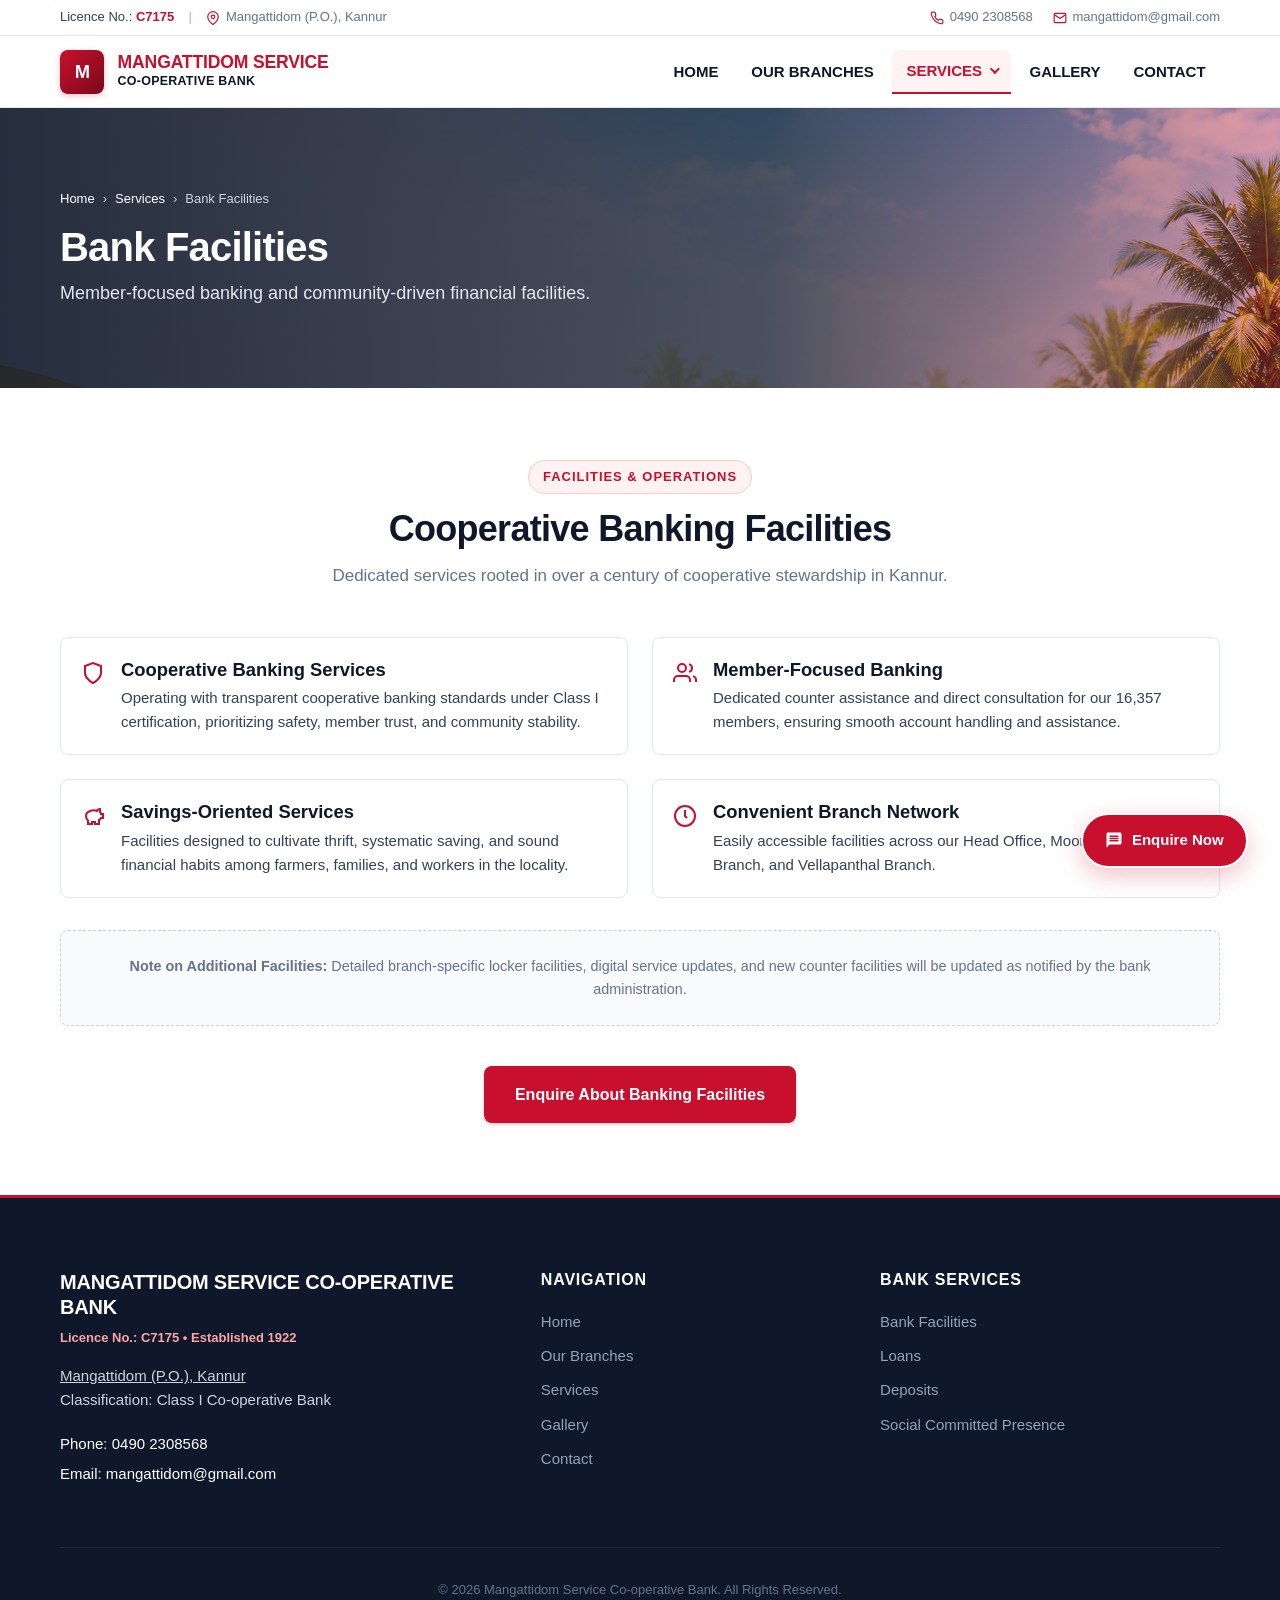
==== commit b706a6bd: "Update branches landing page with Moonampeedika and Vellapanthal branches and Google Maps links" ====
--- a/bank-facilities.html
+++ b/bank-facilities.html
@@ -160,7 +160,7 @@
             <div>
               <h3 style="font-size: 1.15rem; margin-bottom: 0.35rem;">Convenient Branch Network</h3>
               <p style="font-size: 0.9375rem; color: var(--text-body);">
-                Easily accessible facilities across our Head Office, Mundampeedika Branch, Mundampeedika Evening Branch, and Vellappanthalm Branch.
+                Easily accessible facilities across our Head Office, Moonampeedika Branch, and Vellapanthal Branch.
               </p>
             </div>
           </div>
--- a/assets/css/style.css
+++ b/assets/css/style.css
@@ -1044,6 +1044,99 @@
 }
 
 /* --------------------------------------------------------------------------
+   FORMER PRESIDENTS SECTION & CARDS
+   -------------------------------------------------------------------------- */
+.former-presidents-section {
+  background-color: #fafbfc;
+  border-top: 1px solid var(--border-light);
+}
+
+.former-presidents-grid {
+  display: grid;
+  grid-template-columns: repeat(4, 1fr);
+  gap: 1.5rem;
+  max-width: 1080px;
+  margin: 0 auto;
+}
+
+.former-president-card {
+  background-color: #ffffff;
+  border: 1px solid var(--border-light);
+  border-top: 3px solid var(--primary-red);
+  border-radius: var(--radius-md);
+  padding: 1.25rem 1rem 1.2rem 1rem;
+  box-shadow: var(--shadow-sm);
+  transition: var(--transition);
+  display: flex;
+  flex-direction: column;
+  align-items: center;
+  text-align: center;
+}
+
+.former-president-card:hover {
+  box-shadow: var(--shadow-md);
+  transform: translateY(-3px);
+  border-color: var(--border-red);
+  border-top-color: var(--primary-red);
+}
+
+.former-president-photo-frame {
+  width: 100%;
+  aspect-ratio: 1 / 1;
+  border-radius: 6px;
+  overflow: hidden;
+  background-color: var(--bg-alt);
+  border: 2px solid var(--border-light);
+  box-shadow: 0 4px 10px rgba(0, 0, 0, 0.05);
+  margin-bottom: 1rem;
+  flex-shrink: 0;
+  transition: border-color 0.25s ease;
+}
+
+.former-president-card:hover .former-president-photo-frame {
+  border-color: var(--primary-red);
+}
+
+.former-president-photo {
+  width: 100%;
+  height: 100%;
+  object-fit: cover;
+  object-position: center 10%;
+  transition: transform 0.3s ease;
+}
+
+.former-president-card:hover .former-president-photo {
+  transform: scale(1.04);
+}
+
+.former-president-info {
+  display: flex;
+  flex-direction: column;
+  align-items: center;
+}
+
+.former-president-position {
+  display: inline-block;
+  font-size: 0.72rem;
+  font-weight: 700;
+  text-transform: uppercase;
+  letter-spacing: 0.07em;
+  color: #991b1b;
+  background-color: rgba(185, 28, 28, 0.08);
+  padding: 0.2rem 0.6rem;
+  border-radius: 4px;
+  margin-bottom: 0.45rem;
+}
+
+.former-president-name {
+  font-size: 1.05rem;
+  font-weight: 700;
+  color: var(--text-dark);
+  line-height: 1.3;
+  margin: 0;
+}
+
+/* --------------------------------------------------------------------------
    COMMUNITY INITIATIVES & ONAM MARKET
    -------------------------------------------------------------------------- */
 .community-themes-grid {
@@ -1148,9 +1241,25 @@
    -------------------------------------------------------------------------- */
 .branch-grid {
   display: grid;
-  grid-template-columns: repeat(3, 1fr);
+  grid-template-columns: repeat(2, 1fr);
   gap: 2rem;
   margin-top: 2rem;
+}
+
+.branch-card-actions {
+  display: flex;
+  gap: 0.75rem;
+  margin-top: auto;
+  flex-wrap: wrap;
+}
+
+.branch-card-actions .btn {
+  flex: 1 1 140px;
+  min-height: 44px;
+  display: inline-flex;
+  align-items: center;
+  justify-content: center;
+  text-align: center;
 }
 
 .branch-card {
@@ -1770,6 +1879,11 @@
   .directors-grid {
     grid-template-columns: repeat(3, 1fr);
   }
+
+  .former-presidents-grid {
+    grid-template-columns: repeat(3, 1fr);
+    gap: 1.25rem;
+  }
   
   .footer-grid {
     grid-template-columns: 1fr 1fr;
@@ -1786,11 +1900,23 @@
 
 @media (max-width: 768px) {
   .section {
-    padding: 3rem 0;
+    padding: 2.75rem 0;
+  }
+  
+  .section-header {
+    margin: 0 auto 2rem auto;
   }
   
   .section-title {
-    font-size: 1.85rem;
+    font-size: 1.75rem;
+  }
+
+  .section-subtitle {
+    font-size: 0.95rem;
+  }
+
+  .site-footer {
+    padding: 3rem 0 1.5rem 0;
   }
   
   .top-bar-links {
@@ -1900,7 +2026,16 @@
     gap: 1.15rem;
   }
 
+  .former-presidents-grid {
+    grid-template-columns: repeat(2, 1fr);
+    gap: 1.15rem;
+  }
+
   .director-card {
+    padding: 1rem 0.85rem 1rem 0.85rem;
+  }
+
+  .former-president-card {
     padding: 1rem 0.85rem 1rem 0.85rem;
   }
 
@@ -1909,6 +2044,12 @@
     aspect-ratio: 1 / 1;
     margin-bottom: 0.85rem;
   }
+
+  .former-president-photo-frame {
+    width: 100%;
+    aspect-ratio: 1 / 1;
+    margin-bottom: 0.85rem;
+  }
   
   .purpose-grid, .branch-grid, .services-nav-grid, .community-themes-grid {
     grid-template-columns: 1fr;
@@ -1951,6 +2092,53 @@
 }
 
 @media (max-width: 480px) {
+  .container {
+    padding-left: 0.85rem;
+    padding-right: 0.85rem;
+  }
+
+  .section {
+    padding: 2.25rem 0;
+  }
+
+  .section-header {
+    margin: 0 auto 1.5rem auto;
+  }
+
+  .section-tag {
+    font-size: 0.72rem;
+    margin-bottom: 0.25rem;
+  }
+
+  .section-title {
+    font-size: 1.5rem;
+    line-height: 1.25;
+  }
+
+  .section-subtitle {
+    font-size: 0.875rem;
+    line-height: 1.45;
+  }
+
+  /* Mobile Brand Navigation */
+  .brand-emblem {
+    width: 38px;
+    height: 38px;
+    font-size: 1rem;
+  }
+
+  .brand-name {
+    font-size: 0.95rem;
+  }
+
+  .brand-sub {
+    font-size: 0.68rem;
+  }
+
+  .brand {
+    gap: 0.6rem;
+  }
+
   .hero-media::after {
     background: linear-gradient(
       to right,
@@ -1974,41 +2162,112 @@
     grid-template-columns: 1fr;
   }
 
+  .stat-item {
+    padding: 1.15rem 0.75rem;
+  }
+
+  .exec-grid {
+    max-width: 100%;
+  }
+
   .member-card.exec-card {
     padding: 1.25rem 1rem 1.25rem 1rem;
   }
 
   .exec-card .member-photo-frame {
     width: 100%;
-    max-width: 240px;
+    max-width: 230px;
   }
 
   .exec-card .member-name {
-    font-size: 1.2rem;
-  }
-  
-  .directors-grid {
+    font-size: 1.15rem;
+  }
+
+  /* Former Presidents & Directors Mobile Grid */
+  .former-presidents-section {
+    padding: 2.25rem 0;
+  }
+
+  .directors-grid,
+  .former-presidents-grid {
     grid-template-columns: repeat(2, 1fr);
-    gap: 0.75rem;
-  }
-
-  .director-card {
-    padding: 0.85rem 0.6rem 0.85rem 0.6rem;
-  }
-
-  .director-photo-frame {
+    gap: 0.65rem;
+  }
+
+  .director-card,
+  .former-president-card {
+    padding: 0.75rem 0.5rem 0.7rem 0.5rem;
+    border-top-width: 3px;
+  }
+
+  .director-photo-frame,
+  .former-president-photo-frame {
     width: 100%;
     aspect-ratio: 1 / 1;
-    margin-bottom: 0.65rem;
-  }
-
-  .director-name {
-    font-size: 0.92rem;
+    border-radius: 5px;
+    margin-bottom: 0.45rem;
+  }
+
+  .director-position,
+  .former-president-position {
+    font-size: 0.62rem;
+    letter-spacing: 0.04em;
+    padding: 0.15rem 0.4rem;
+    margin-bottom: 0.25rem;
+    white-space: nowrap;
+    max-width: 100%;
+    overflow: hidden;
+    text-overflow: ellipsis;
+  }
+
+  .director-name,
+  .former-president-name {
+    font-size: 0.875rem;
+    line-height: 1.25;
+    min-height: 2.5em;
+    display: flex;
+    align-items: center;
+    justify-content: center;
+    text-align: center;
+    word-break: normal;
+    overflow-wrap: break-word;
+  }
+
+  .onam-banner {
+    padding: 1.5rem 1rem;
+    gap: 1.5rem;
+  }
+
+  .site-footer {
+    padding: 2.5rem 0 1.5rem 0;
+  }
+
+  .footer-grid {
+    gap: 2rem;
+    margin-bottom: 2rem;
+  }
+
+  .head-office-card {
+    padding: 1.5rem 1.15rem;
+    margin-bottom: 2rem;
+  }
+
+  .branch-card {
+    padding: 1.5rem 1.15rem;
+  }
+
+  .branch-card-actions {
+    flex-direction: column;
+    gap: 0.6rem;
+  }
+
+  .branch-card-actions .btn {
+    width: 100%;
   }
 
   .contact-info-card,
   .contact-form-card {
-    padding: 1.75rem 1.25rem;
+    padding: 1.5rem 1.15rem;
   }
   
   .btn {
@@ -2019,3 +2278,63 @@
     flex-direction: column;
   }
 }
+
+@media (max-width: 350px) {
+  .container {
+    padding-left: 0.65rem;
+    padding-right: 0.65rem;
+  }
+
+  .brand-emblem {
+    width: 34px;
+    height: 34px;
+    font-size: 0.9rem;
+  }
+
+  .brand-name {
+    font-size: 0.85rem;
+  }
+
+  .brand-sub {
+    font-size: 0.6rem;
+  }
+
+  .brand {
+    gap: 0.45rem;
+  }
+
+  .directors-grid,
+  .former-presidents-grid {
+    grid-template-columns: 1fr;
+    max-width: 250px;
+    margin-left: auto;
+    margin-right: auto;
+    gap: 0.9rem;
+  }
+
+  .director-card,
+  .former-president-card {
+    padding: 0.85rem 0.65rem;
+  }
+
+  .director-name,
+  .former-president-name {
+    font-size: 0.95rem;
+    min-height: auto;
+  }
+
+  .director-position,
+  .former-president-position {
+    font-size: 0.65rem;
+  }
+
+  .sticky-enquiry {
+    bottom: 0.75rem;
+    right: 0.75rem;
+  }
+
+  .sticky-enquiry-btn {
+    padding: 0.6rem 0.95rem;
+    font-size: 0.8rem;
+  }
+}
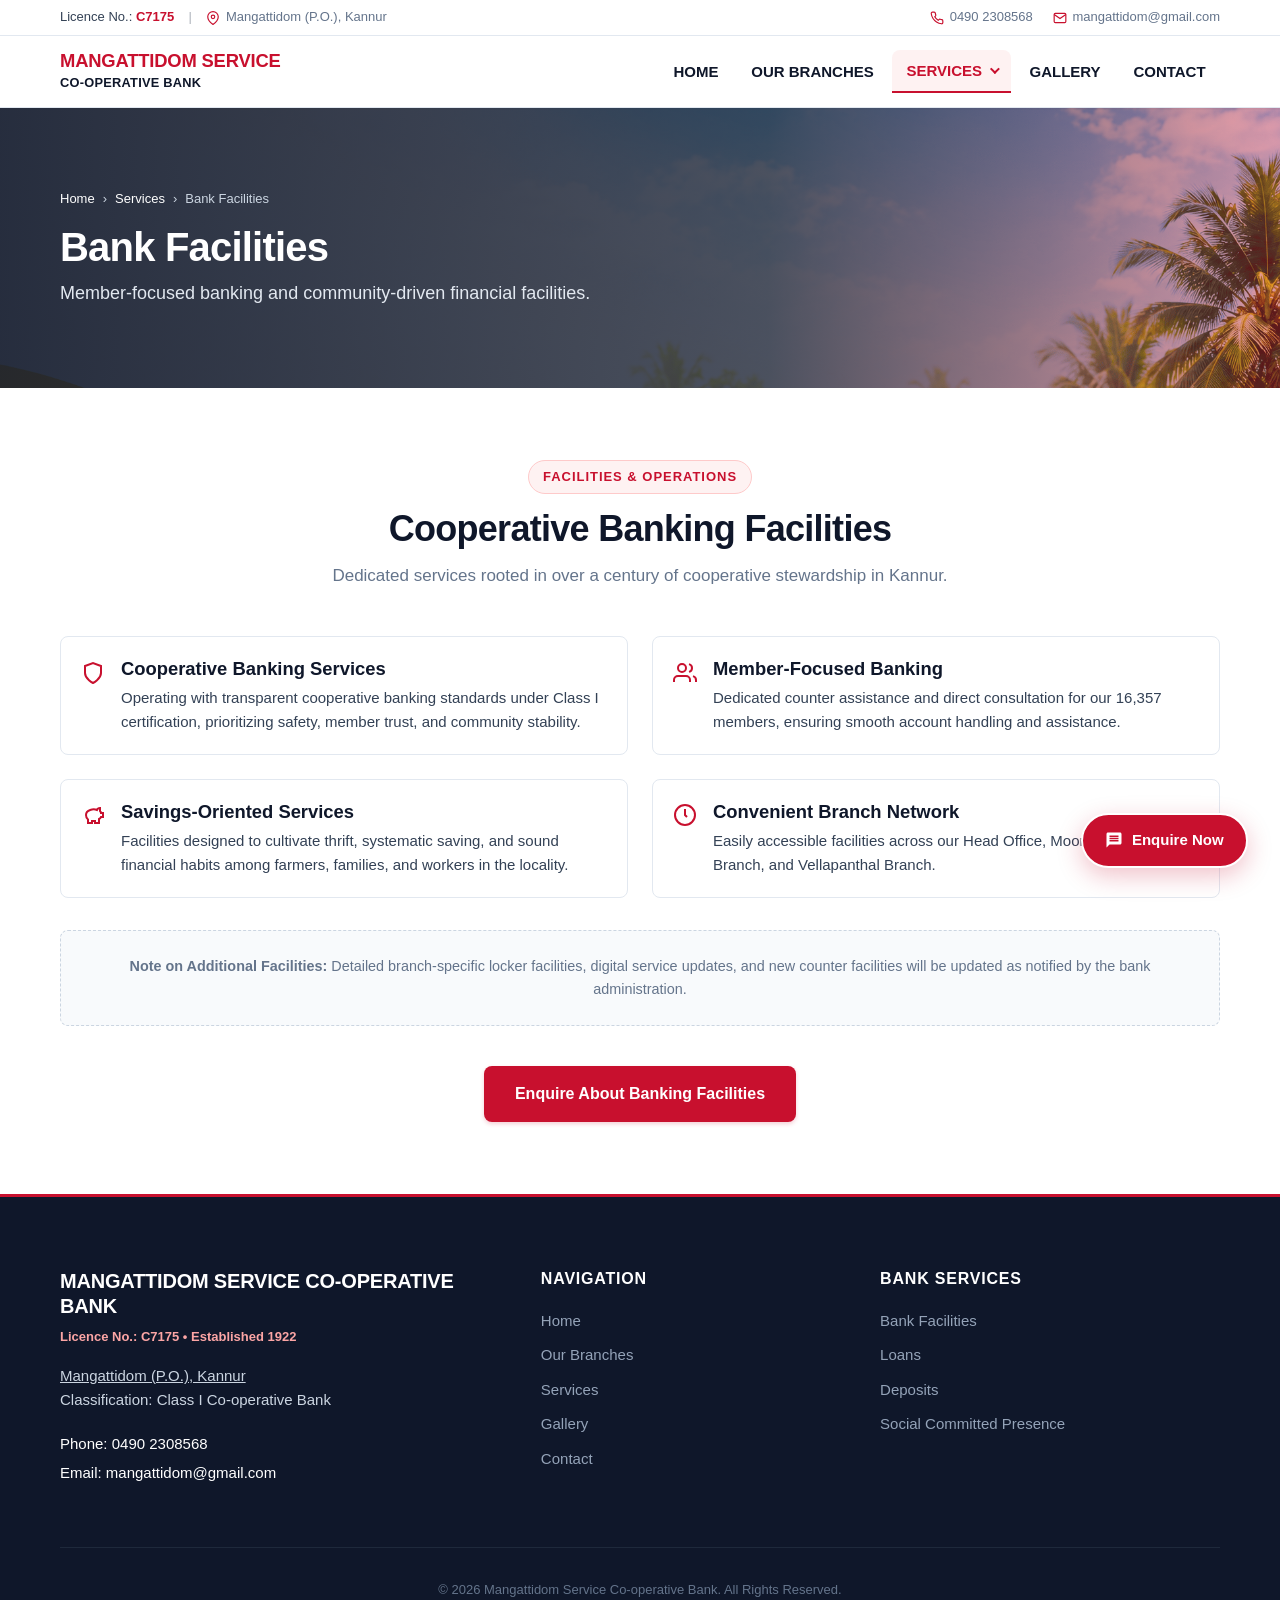
==== commit a457631d: "Completely remove M logo emblem across all pages and refine navbar brand text alignment" ====
--- a/bank-facilities.html
+++ b/bank-facilities.html
@@ -49,7 +49,6 @@
     <div class="container">
       <nav class="navbar" aria-label="Main Navigation">
         <a href="index.html" class="brand" aria-label="Mangattidom Service Co-operative Bank Home">
-          <div class="brand-emblem" aria-hidden="true">M</div>
           <div class="brand-text">
             <span class="brand-name">Mangattidom Service</span>
             <span class="brand-sub">Co-operative Bank</span>
--- a/assets/css/style.css
+++ b/assets/css/style.css
@@ -307,35 +307,18 @@
 }
 
 .brand {
-  display: flex;
-  align-items: center;
-  gap: 0.85rem;
+  display: inline-flex;
+  align-items: center;
   text-decoration: none;
 }
 
-.brand-emblem {
-  width: 44px;
-  height: 44px;
-  background: linear-gradient(135deg, var(--primary-red), var(--primary-red-dark));
-  border-radius: var(--radius-md);
-  display: flex;
-  align-items: center;
-  justify-content: center;
-  color: #ffffff;
-  font-weight: 800;
+.brand-text {
+  display: flex;
+  flex-direction: column;
+}
+
+.brand-name {
   font-size: 1.15rem;
-  letter-spacing: -0.05em;
-  box-shadow: 0 2px 6px rgba(200, 16, 46, 0.25);
-  flex-shrink: 0;
-}
-
-.brand-text {
-  display: flex;
-  flex-direction: column;
-}
-
-.brand-name {
-  font-size: 1.1rem;
   font-weight: 800;
   color: var(--primary-red);
   line-height: 1.15;
@@ -344,11 +327,12 @@
 }
 
 .brand-sub {
-  font-size: 0.78rem;
+  font-size: 0.8rem;
   font-weight: 600;
   color: var(--text-dark);
   letter-spacing: 0.02em;
   text-transform: uppercase;
+  margin-top: 0.1rem;
 }
 
 .nav-menu {
@@ -1298,6 +1282,32 @@
   margin-bottom: 0.75rem;
 }
 
+.branch-map-box {
+  position: relative;
+  width: 100%;
+  max-width: 420px;
+  height: 220px;
+  margin-bottom: 1.5rem;
+  border-radius: var(--radius-md);
+  overflow: hidden;
+  border: 1px solid var(--border-light);
+  box-shadow: var(--shadow-sm);
+  background-color: var(--bg-alt);
+  transition: border-color 0.25s ease, box-shadow 0.25s ease;
+}
+
+.branch-map-box:hover {
+  border-color: var(--border-red);
+  box-shadow: var(--shadow-md);
+}
+
+.branch-map-iframe {
+  width: 100%;
+  height: 100%;
+  border: 0;
+  display: block;
+}
+
 .head-office-card {
   background-color: #ffffff;
   border: 2px solid var(--primary-red);
@@ -2070,6 +2080,13 @@
     max-width: 100%;
     height: 220px;
   }
+
+  .branch-map-box {
+    width: 100%;
+    max-width: 100%;
+    height: 210px;
+    margin-bottom: 1.25rem;
+  }
   
   .footer-grid {
     grid-template-columns: 1fr;
@@ -2121,22 +2138,16 @@
   }
 
   /* Mobile Brand Navigation */
-  .brand-emblem {
-    width: 38px;
-    height: 38px;
+  .brand {
+    gap: 0;
+  }
+
+  .brand-name {
     font-size: 1rem;
   }
 
-  .brand-name {
-    font-size: 0.95rem;
-  }
-
   .brand-sub {
-    font-size: 0.68rem;
-  }
-
-  .brand {
-    gap: 0.6rem;
+    font-size: 0.7rem;
   }
 
   .hero-media::after {
@@ -2285,22 +2296,16 @@
     padding-right: 0.65rem;
   }
 
-  .brand-emblem {
-    width: 34px;
-    height: 34px;
-    font-size: 0.9rem;
+  .brand {
+    gap: 0;
   }
 
   .brand-name {
-    font-size: 0.85rem;
+    font-size: 0.88rem;
   }
 
   .brand-sub {
-    font-size: 0.6rem;
-  }
-
-  .brand {
-    gap: 0.45rem;
+    font-size: 0.62rem;
   }
 
   .directors-grid,
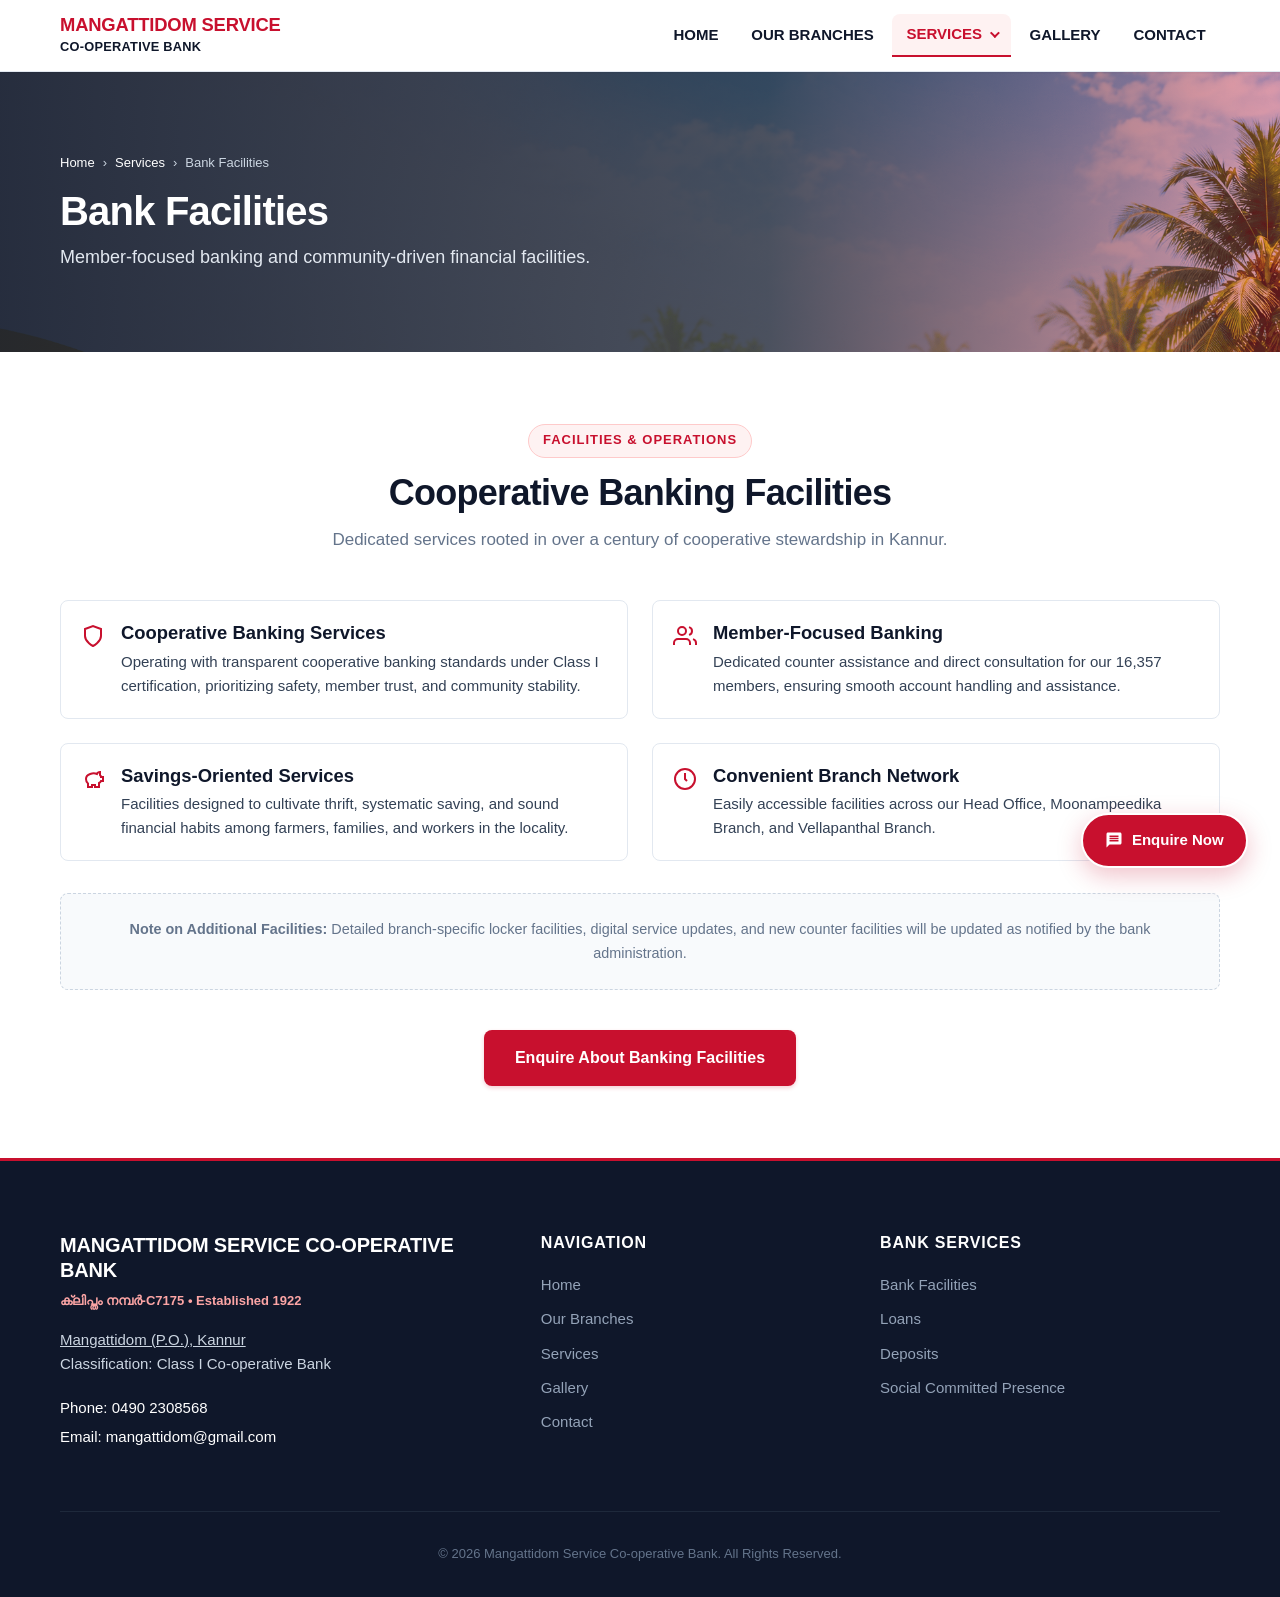
==== commit 7157d163: "Remove top info bar, update licence number to Malayalam format, and highlight 104+ Years of Service " ====
--- a/bank-facilities.html
+++ b/bank-facilities.html
@@ -23,26 +23,7 @@
 </head>
 <body>
 
-  <!-- TOP BAR -->
-  <div class="top-bar">
-    <div class="container top-bar-inner">
-      <div class="top-bar-item">
-        <span>Licence No.: <strong>C7175</strong></span>
-        <span style="margin: 0 0.5rem; opacity: 0.4;">|</span>
-        <a href="https://maps.app.goo.gl/1b5aCrgdMfnLMhvz5" target="_blank" rel="noopener noreferrer" class="top-bar-link"><svg class="top-bar-icon" viewBox="0 0 24 24" fill="none" stroke="currentColor" stroke-width="2"><path d="M21 10c0 7-9 13-9 13s-9-6-9-13a9 9 0 0 1 18 0z"></path><circle cx="12" cy="10" r="3"></circle></svg>Mangattidom (P.O.), Kannur</a>
-      </div>
-      <div class="top-bar-links">
-        <a href="tel:04902308568" class="top-bar-link">
-          <svg class="top-bar-icon" viewBox="0 0 24 24" fill="none" stroke="currentColor" stroke-width="2"><path d="M22 16.92v3a2 2 0 0 1-2.18 2 19.79 19.79 0 0 1-8.63-3.07 19.5 19.5 0 0 1-6-6 19.79 19.79 0 0 1-3.07-8.67A2 2 0 0 1 4.11 2h3a2 2 0 0 1 2 1.72 12.84 12.84 0 0 0 .7 2.81 2 2 0 0 1-.45 2.11L8.09 9.91a16 16 0 0 0 6 6l1.27-1.27a2 2 0 0 1 2.11-.45 12.84 12.84 0 0 0 2.81.7A2 2 0 0 1 22 16.92z"></path></svg>
-          0490 2308568
-        </a>
-        <a href="mailto:mangattidom@gmail.com" class="top-bar-link">
-          <svg class="top-bar-icon" viewBox="0 0 24 24" fill="none" stroke="currentColor" stroke-width="2"><path d="M4 4h16c1.1 0 2 .9 2 2v12c0 1.1-.9 2-2 2H4c-1.1 0-2-.9-2-2V6c0-1.1.9-2 2-2z"></path><polyline points="22,6 12,13 2,6"></polyline></svg>
-          mangattidom@gmail.com
-        </a>
-      </div>
-    </div>
-  </div>
+
 
   <!-- SITE HEADER & NAVIGATION -->
   <header class="site-header">
@@ -185,7 +166,7 @@
       <div class="footer-grid">
         <div class="footer-brand">
           <h3>Mangattidom Service Co-operative Bank</h3>
-          <div class="footer-licence">Licence No.: C7175 &bull; Established 1922</div>
+          <div class="footer-licence">ക്ലിപ്തം നമ്പർ-<strong>C7175</strong> &bull; Established 1922</div>
           <p class="footer-address">
             <a href="https://maps.app.goo.gl/1b5aCrgdMfnLMhvz5" target="_blank" rel="noopener noreferrer" style="color: #cbd5e1; text-decoration: underline;">Mangattidom (P.O.), Kannur</a><br>
             Classification: Class I Co-operative Bank
--- a/assets/css/style.css
+++ b/assets/css/style.css
@@ -230,60 +230,10 @@
 }
 
 /* --------------------------------------------------------------------------
-   TOP BAR
+   TOP BAR (REMOVED)
    -------------------------------------------------------------------------- */
 .top-bar {
-  background-color: #ffffff;
-  border-bottom: 1px solid var(--border-light);
-  font-size: 0.8125rem;
-  color: var(--text-muted);
-  padding: 0.45rem 0;
-}
-
-.top-bar-inner {
-  display: flex;
-  justify-content: space-between;
-  align-items: center;
-  flex-wrap: wrap;
-  gap: 0.75rem;
-}
-
-.top-bar-item {
-  display: inline-flex;
-  align-items: center;
-  gap: 0.4rem;
-  color: var(--text-body);
-}
-
-.top-bar-item strong {
-  color: var(--primary-red);
-  font-weight: 600;
-}
-
-.top-bar-links {
-  display: flex;
-  align-items: center;
-  gap: 1.25rem;
-  flex-wrap: wrap;
-}
-
-.top-bar-link {
-  color: var(--text-muted);
-  display: inline-flex;
-  align-items: center;
-  gap: 0.35rem;
-}
-
-.top-bar-link:hover {
-  color: var(--primary-red);
-}
-
-.top-bar-icon {
-  width: 14px;
-  height: 14px;
-  color: var(--primary-red);
-  display: inline-block;
-  vertical-align: middle;
+  display: none !important;
 }
 
 /* --------------------------------------------------------------------------
@@ -592,10 +542,39 @@
   font-style: italic;
   font-weight: 500;
   line-height: 1.5;
-  margin-bottom: 2rem;
+  margin-bottom: 1.75rem;
   border-left: 4px solid var(--primary-red);
   padding-left: 1.1rem;
   text-shadow: 0 2px 8px rgba(0, 0, 0, 0.85);
+}
+
+/* 104+ Years of Service Hero Highlight */
+.hero-years-highlight {
+  display: inline-flex;
+  flex-direction: column;
+  background: rgba(255, 255, 255, 0.96);
+  border-left: 5px solid var(--primary-red);
+  padding: 0.75rem 1.4rem 0.75rem 1.25rem;
+  border-radius: var(--radius-md);
+  margin-bottom: 2rem;
+  box-shadow: 0 8px 24px rgba(0, 0, 0, 0.28);
+}
+
+.hero-years-num {
+  font-size: 2.75rem;
+  font-weight: 800;
+  color: var(--primary-red);
+  line-height: 1;
+  letter-spacing: -0.02em;
+}
+
+.hero-years-label {
+  font-size: 1.05rem;
+  font-weight: 700;
+  color: var(--text-dark);
+  line-height: 1.25;
+  letter-spacing: 0.01em;
+  margin-top: 0.25rem;
 }
 
 .hero-actions {
@@ -1439,6 +1418,7 @@
 }
 
 .gallery-thumb {
+  display: block;
   width: 100%;
   height: 100%;
   object-fit: cover;
@@ -1929,9 +1909,6 @@
     padding: 3rem 0 1.5rem 0;
   }
   
-  .top-bar-links {
-    display: none;
-  }
   
   /* Mobile Navigation */
   .nav-toggle {
@@ -2005,6 +1982,20 @@
   
   .hero-sub {
     font-size: 1.1rem;
+    margin-bottom: 1.25rem;
+  }
+
+  .hero-years-highlight {
+    margin-bottom: 1.5rem;
+    padding: 0.65rem 1.2rem;
+  }
+
+  .hero-years-num {
+    font-size: 2.35rem;
+  }
+
+  .hero-years-label {
+    font-size: 0.85rem;
   }
   
   .stats-grid {
@@ -2059,6 +2050,17 @@
     width: 100%;
     aspect-ratio: 1 / 1;
     margin-bottom: 0.85rem;
+  }
+
+  /* Mobile Gallery: Exactly 2 images per row */
+  .gallery-grid {
+    grid-template-columns: repeat(2, minmax(0, 1fr));
+    gap: 10px;
+  }
+
+  .gallery-item {
+    aspect-ratio: 1 / 1;
+    border-radius: 6px;
   }
   
   .purpose-grid, .branch-grid, .services-nav-grid, .community-themes-grid {
@@ -2163,6 +2165,19 @@
 
   .hero-title {
     font-size: 1.8rem;
+  }
+
+  .hero-years-highlight {
+    margin-bottom: 1.35rem;
+    padding: 0.55rem 1rem;
+  }
+
+  .hero-years-num {
+    font-size: 2.1rem;
+  }
+
+  .hero-years-label {
+    font-size: 0.8rem;
   }
   
   .page-hero-title {
@@ -2288,6 +2303,19 @@
   .hero-actions {
     flex-direction: column;
   }
+
+  .hero-years-highlight {
+    padding: 0.5rem 0.85rem;
+    margin-bottom: 1.15rem;
+  }
+
+  .hero-years-num {
+    font-size: 1.85rem;
+  }
+
+  .hero-years-label {
+    font-size: 0.75rem;
+  }
 }
 
 @media (max-width: 350px) {
@@ -2333,6 +2361,15 @@
     font-size: 0.65rem;
   }
 
+  .gallery-grid {
+    grid-template-columns: repeat(2, minmax(0, 1fr));
+    gap: 8px;
+  }
+
+  .gallery-item {
+    border-radius: 4px;
+  }
+
   .sticky-enquiry {
     bottom: 0.75rem;
     right: 0.75rem;
